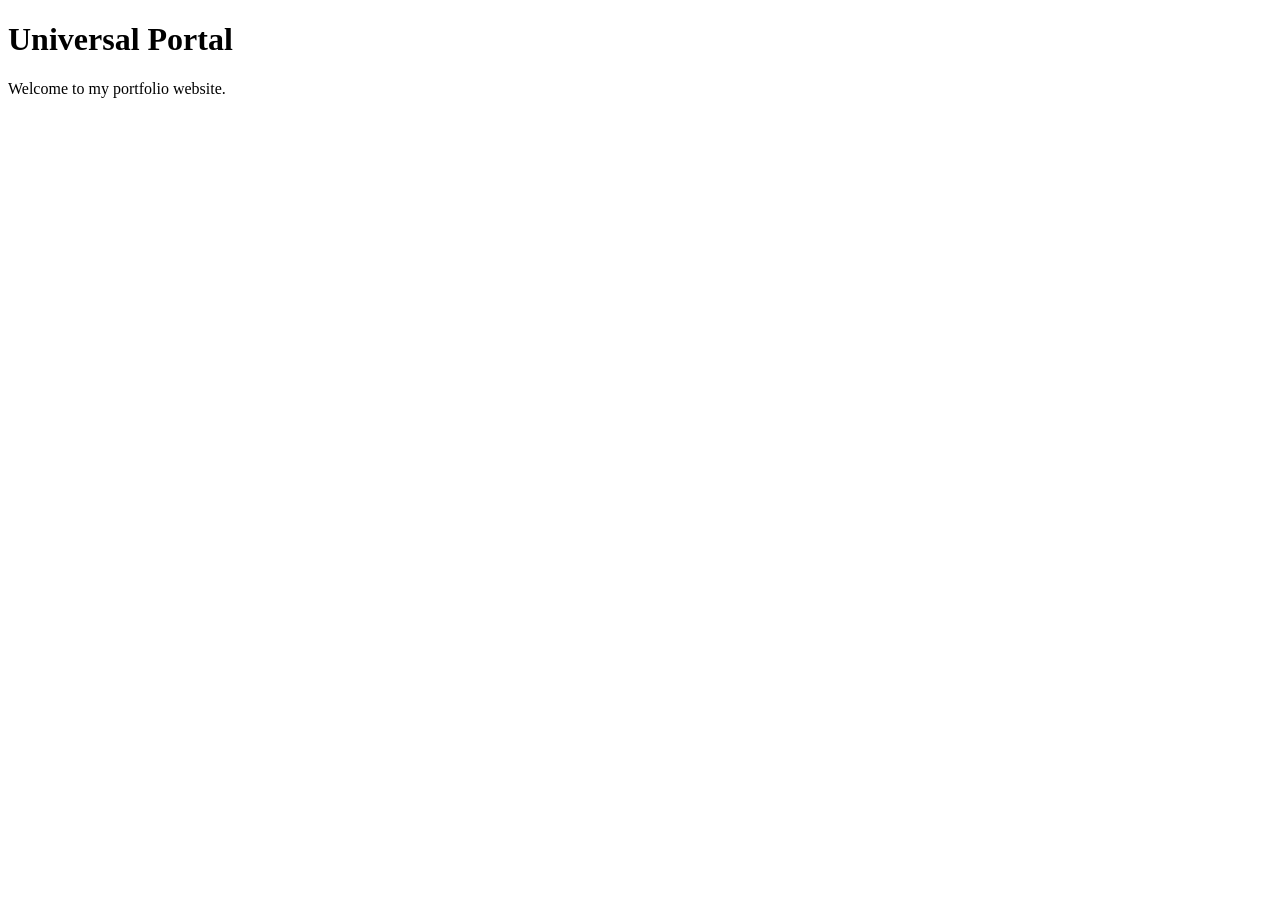
==== index.html @ 074a21c7 "Create index.html" ====
<!DOCTYPE html>
<html lang="en">
<head>
    <meta charset="UTF-8">
    <meta name="viewport" content="width=device-width, initial-scale=1.0">
    <title>Universal Portal</title>
    <link rel="stylesheet" href="style.css">
</head>
<body>

    <header>
        <h1>Universal Portal</h1>
    </header>

    <main>
        <p>Welcome to my portfolio website.</p>
    </main>

    <script src="script.js"></script>
</body>
</html>
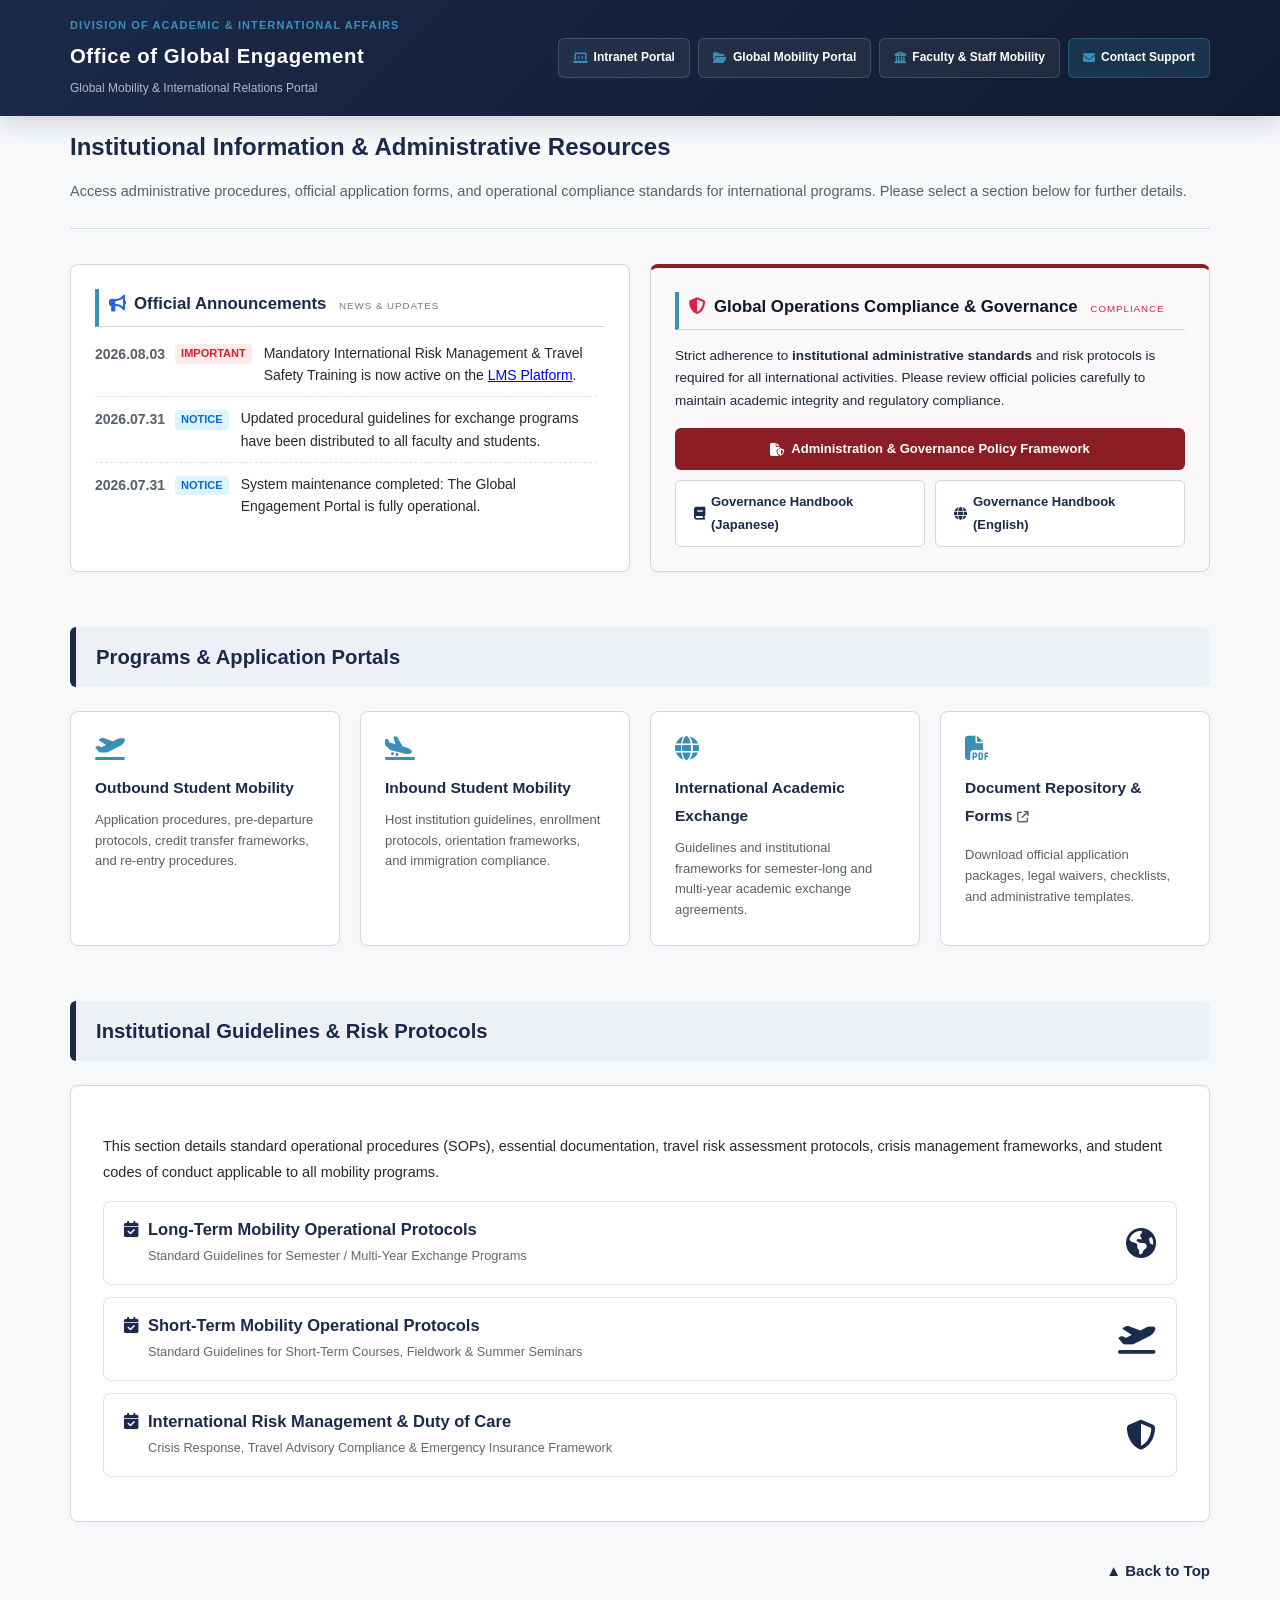
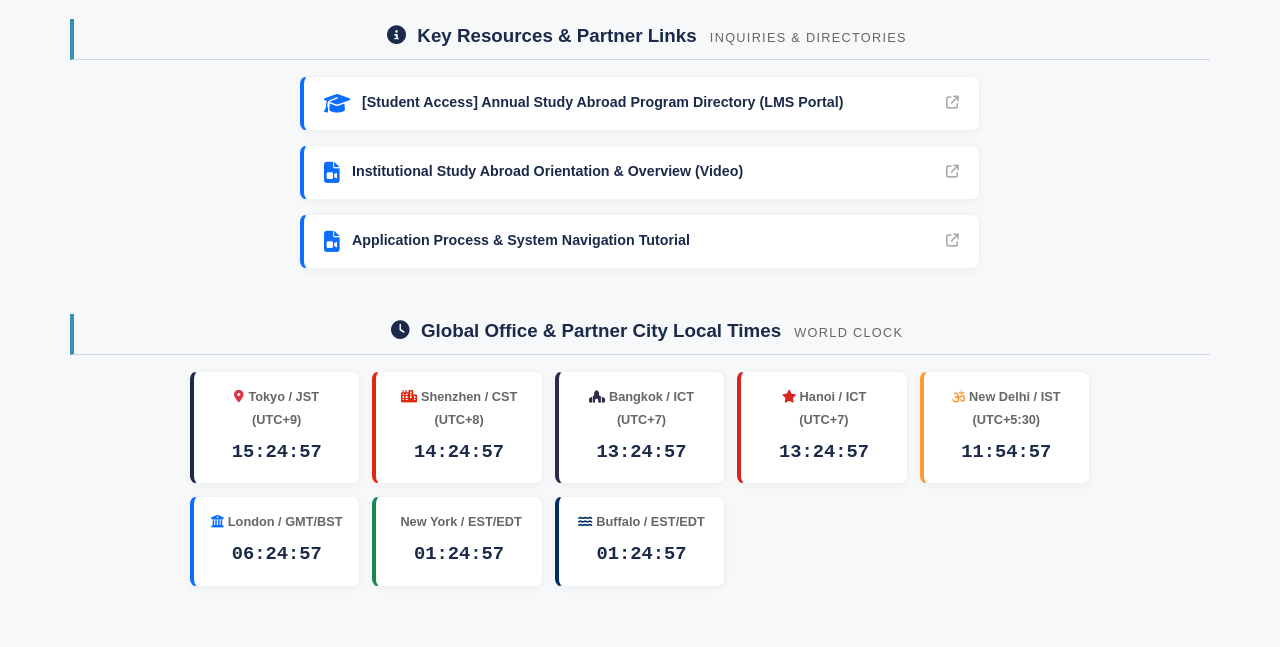
==== commit 818d5d4c: "Add files via upload" ====
--- a/index.html
+++ b/index.html
@@ -1,21 +1,623 @@
-<!DOCTYPE html>
-<html lang="en">
-<head>
-    <meta charset="UTF-8">
-    <meta name="viewport" content="width=device-width, initial-scale=1.0">
-    <title>Universal Portal</title>
-    <link rel="stylesheet" href="style.css">
-</head>
-<body>
-
-    <header>
-        <h1>Universal Portal</h1>
-    </header>
-
-    <main>
-        <p>Welcome to my portfolio website.</p>
-    </main>
-
-    <script src="script.js"></script>
-</body>
-</html>
+<!DOCTYPE html>
+<html lang="en">
+<head>
+    <meta charset="UTF-8">
+    <meta name="viewport" content="width=device-width, initial-scale=1.0">
+    <title>Global Mobility & Study Abroad Portal | [University Name]</title>
+    <link rel="stylesheet" href="https://cdnjs.cloudflare.com/ajax/libs/font-awesome/6.5.1/css/all.min.css">
+    <style>
+        /* Base Styles (15px scale) */
+        html, body {
+            margin: 0; padding: 0; background-color: #f6f8fa;
+            font-family: -apple-system, BlinkMacSystemFont, "Segoe UI", Roboto, "Helvetica Neue", Arial, sans-serif;
+            line-height: 1.8; 
+            color: #24292f;
+            font-size: 15px;
+            scroll-behavior: smooth;
+        }
+
+        /* Header Styling */
+        .v2-premium-header {
+            position: fixed;
+            top: 0; left: 0; right: 0; z-index: 1000;
+            background: linear-gradient(135deg, #1b2a4a 0%, #111b30 100%);
+            color: #ffffff; 
+            padding: 16px 40px; 
+            box-shadow: 0 4px 25px rgba(17, 27, 48, 0.2);
+            transition: transform 0.4s cubic-bezier(0.16, 1, 0.3, 1), box-shadow 0.4s ease;
+            transform: translateY(0);
+        }
+
+        .v2-premium-header.hide {
+            transform: translateY(-100%);
+            box-shadow: none;
+        }
+
+        .header-container { 
+            max-width: 1140px; 
+            margin: 0 auto; 
+            display: flex; 
+            justify-content: space-between; 
+            align-items: center; 
+            gap: 20px;
+        }
+        
+        .header-left { flex: 1; }
+        .header-left h1 { font-size: 1.35rem; color: #ffffff; margin: 0; font-weight: 700; letter-spacing: 0.03em; }
+        .header-left p { margin: 4px 0 0 0; font-size: 12px; color: #afb8c5; font-weight: 500; }
+        
+        .header-right { display: flex; align-items: center; }
+        .header-btn-grid { display: flex; flex-direction: row; gap: 8px; align-items: center; }
+
+        /* Navigation Buttons */
+        .v2-sys-btn {
+            display: inline-flex; align-items: center; gap: 6px;
+            padding: 8px 14px; font-size: 12px; font-weight: 600;
+            background: rgba(255, 255, 255, 0.06);
+            color: #ffffff !important; text-decoration: none;
+            border-radius: 6px; border: 1px solid rgba(255, 255, 255, 0.15);
+            box-sizing: border-box;
+            white-space: nowrap;
+            transition: all 0.2s ease;
+        }
+        .v2-sys-btn:hover { 
+            background: rgba(255, 255, 255, 0.15);
+            border-color: #3a8fb7;
+            transform: translateY(-1px);
+        }
+
+        .v2-sys-btn.mail-btn { background: rgba(58, 143, 183, 0.2); border-color: rgba(58, 143, 183, 0.4); }
+        .v2-sys-btn.mail-btn:hover { background: rgba(58, 143, 183, 0.35); border-color: #3a8fb7; }
+
+        /* Main Content Container */
+        .main-wrapper { 
+            max-width: 1140px; 
+            margin: 125px auto 60px auto; 
+            padding: 0 20px; 
+        }
+
+        /* Headings */
+        h2 { 
+            font-size: 1.35rem; color: #1b2a4a; background-color: #edf1f6; padding: 12px 20px; 
+            border-radius: 6px; margin-top: 55px; margin-bottom: 24px; font-weight: 700; 
+            border-left: 6px solid #1b2a4a;
+            scroll-margin-top: 100px;
+        }
+        
+        h3 { 
+            font-size: 1.12rem; color: #1b2a4a; margin-top: 35px; margin-bottom: 16px; font-weight: 700; 
+            border-left: 4px solid #3a8fb7; padding-left: 10px;
+            border-bottom: 1px solid #d0d7de; padding-bottom: 6px; 
+        }
+        h3 small { font-size: 0.65rem; color: #6e7781; font-weight: 500; letter-spacing: 0.1em; margin-left: 8px; text-transform: uppercase; }
+        
+        /* Two-Column Flex Layout */
+        .top-info-flex {
+            display: flex;
+            gap: 20px;
+            margin-bottom: 35px;
+        }
+        .info-panel {
+            flex: 1;
+            background: #ffffff;
+            border: 1px solid #d0d7de;
+            border-radius: 8px;
+            padding: 24px;
+            box-shadow: 0 3px 10px rgba(0,0,0,0.02);
+        }
+        .info-panel h3 {
+            margin-top: 0;
+            margin-bottom: 15px;
+        }
+
+        /* Announcements List Box */
+        .news-list-container {
+            max-height: 180px;       
+            overflow-y: auto;        
+            padding-right: 8px;      
+        }
+
+        .news-list {
+            list-style: none;
+            padding: 0;
+            margin: 0;
+        }
+        .news-list li {
+            border-bottom: 1px dashed #e1e4e8;
+            padding-bottom: 10px;
+            margin-bottom: 10px;
+            font-size: 14px;
+            display: flex;
+            align-items: flex-start;
+        }
+        .news-list li:last-child {
+            border-bottom: none;
+            padding-bottom: 0;
+            margin-bottom: 0;
+        }
+        
+        .news-meta {
+            display: flex;
+            align-items: center;
+            flex-shrink: 0;
+            margin-right: 12px;
+        }
+        
+        .news-date {
+            font-weight: 600;
+            color: #57606a;
+            margin-right: 10px;
+        }
+        
+        /* News Badges */
+        .news-badge {
+            display: inline-block;
+            padding: 2px 6px;
+            font-size: 11px;
+            font-weight: 700;
+            border-radius: 4px;
+            line-height: 1.4;
+        }
+        .news-badge.important {
+            background: #ffebe9;
+            color: #cf222e;
+        }
+        .news-badge.info {
+            background: #ddf4ff;
+            color: #0969da;
+        }
+
+        .news-content {
+            flex-grow: 1;
+            line-height: 1.6;
+        }
+
+        /* Compliance & Warning Panel */
+        .warning-panel {
+            border-top: 4px solid #8b1e25; 
+            background: #faf8f8;
+        }
+        .warning-btn-group {
+            display: flex;
+            flex-direction: column;
+            gap: 10px;
+            margin-top: 15px;
+        }
+        .warning-btn-row {
+            display: flex;
+            gap: 10px;
+        }
+        
+        /* Container Boxes */
+        .fund-box { 
+            background: #ffffff; border: 1px solid #d0d7de; padding: 32px; margin-bottom: 35px; 
+            border-radius: 8px; box-shadow: 0 3px 12px rgba(0,0,0,0.02); 
+        }
+
+        /* Grid Layout */
+        .menu-grid {
+            display: grid;
+            grid-template-columns: repeat(auto-fill, minmax(240px, 1fr));
+            gap: 20px;
+            margin-top: 20px;
+        }
+        .menu-card {
+            background: #ffffff;
+            border: 1px solid #d0d7de;
+            border-radius: 8px;
+            padding: 24px;
+            text-decoration: none;
+            color: #24292f;
+            box-shadow: 0 3px 10px rgba(0,0,0,0.02);
+            transition: all 0.25s ease;
+            display: flex;
+            flex-direction: column; 
+        }
+        .menu-card i {
+            font-size: 24px;         
+            color: #3a8fb7;
+            margin-bottom: 14px;     
+            display: inline-block;
+        }
+        .menu-card h4 {
+            margin: 0 0 8px 0;
+            font-size: 15.5px;
+            color: #1b2a4a;
+            font-weight: 700;
+        }
+        .menu-card p {
+            margin: 0;
+            font-size: 13px;
+            color: #57606a;
+            line-height: 1.6;
+        }
+        .menu-card:hover {
+            border-color: #1b2a4a;
+            transform: translateY(-3px);
+            box-shadow: 0 8px 20px rgba(27, 42, 74, 0.08);
+        }
+
+        /* Action Buttons */
+        .link-btn { 
+            display: inline-flex; align-items: center; gap: 6px; background: #1b2a4a; 
+            color: #fff !important; text-decoration: none; padding: 9px 18px; border-radius: 6px; 
+            font-size: 13px; font-weight: 600;
+            transition: all 0.2s; 
+            justify-content: center;
+            box-sizing: border-box;
+        }
+        .link-btn:hover { background: #2b3e6b; transform: translateY(-1px); }
+        .link-btn-danger { background: #8b1e25; }
+        .link-btn-danger:hover { background: #6b151a; }
+        .link-btn-muted-outline { background: #ffffff; color: #1b2a4a !important; border: 1px solid #d0d7de; }
+        .link-btn-muted-outline:hover { background: #f6f8fa; border-color: #c0c7ce; transform: translateY(-1px); }
+
+        ul { padding-left: 20px; font-size: 14.5px; color: #24292f; }
+        li { margin-bottom: 8px; }
+
+        /* Responsive Design */
+        @media screen and (max-width: 1024px) {
+            html, body { font-size: 14.5px; }
+            .v2-premium-header { padding: 16px 20px; position: relative; } 
+            .header-container { flex-direction: column; align-items: flex-start; gap: 16px; }
+            .header-left h1 { font-size: 1.25rem; }
+            .header-left p { font-size: 11px; }
+            .header-right { width: 100%; }
+            .header-btn-grid { width: 100%; display: grid; grid-template-columns: repeat(2, 1fr); gap: 8px; } 
+            .v2-sys-btn { padding: 10px 12px; font-size: 11px; justify-content: center; text-align: center; white-space: normal; }
+            .v2-sys-btn span { display: inline-block; margin-top: 0; }
+            .v2-sys-btn.mail-btn { grid-column: span 2; } 
+            
+            .main-wrapper { margin-top: 25px; padding: 0 16px; } 
+            .top-info-flex { flex-direction: column; gap: 15px; }
+            .warning-btn-row { flex-direction: column; gap: 10px; } 
+            .menu-grid { grid-template-columns: 1fr; gap: 12px; }
+            .news-list li { flex-direction: column; align-items: flex-start; gap: 4px; }
+            .news-meta { margin-right: 0; }
+        }
+
+        /* Print Styles */
+        @media print {
+            .v2-premium-header {
+                position: relative !important;
+                background: #ffffff !important;
+                color: #000000 !important;
+                box-shadow: none !important;
+                padding: 0 0 15px 0 !important;
+                border-bottom: 2px solid #1b2a4a !important;
+                transform: none !important;
+            }
+            .header-container { display: block !important; }
+            .header-left p, .header-right { display: none !important; }
+            .header-left h1 { color: #1b2a4a !important; font-size: 1.6rem !important; }
+            .main-wrapper { margin-top: 20px !important; padding: 0 !important; }
+            h2 { background: #f0f0f0 !important; border-left: 6px solid #1b2a4a !important; page-break-after: avoid; }
+            .news-list-container { max-height: 180px !important; overflow: hidden !important; }
+            .top-info-flex { display: block !important; }
+            .info-panel { margin-bottom: 20px !important; page-break-inside: avoid; background: #ffffff !important; box-shadow: none !important; }
+            .menu-grid { display: block !important; }
+            .menu-card { margin-bottom: 15px !important; page-break-inside: avoid; box-shadow: none !important; border: 1px solid #cccccc !important; }
+            .menu-card i { display: none !important; }
+            .fund-box { page-break-inside: avoid; box-shadow: none !important; border: 1px solid #cccccc !important; }
+            .link-btn { display: none !important; }
+        }
+    </style>
+</head>
+<body>
+
+    <header class="v2-premium-header" id="mainHeader">
+        <div class="header-container">
+            <div class="header-left">
+                <div style="font-size: 11px; color: #3a8fb7; font-weight: 700; text-transform: uppercase; letter-spacing: 0.1em; margin-bottom: 2px;">Division of Academic & International Affairs</div>
+                <h1>Office of Global Engagement</h1>
+                <p>Global Mobility & International Relations Portal</p>
+            </div>
+            
+            <div class="header-right">
+                <div class="header-btn-grid">
+                    <a href="#" target="_blank" class="v2-sys-btn">
+                        <i class="fa-solid fa-laptop-code" style="color: #3a8fb7;"></i> <span>Intranet Portal</span>
+                    </a>
+                    <a href="#" target="_blank" class="v2-sys-btn">
+                        <i class="fa-solid fa-folder-open" style="color: #3a8fb7;"></i> <span>Global Mobility Portal</span>
+                    </a>
+                    <a href="#" target="_blank" class="v2-sys-btn">
+                        <i class="fa-solid fa-building-columns" style="color: #3a8fb7;"></i> <span>Faculty & Staff Mobility</span>
+                    </a>
+                    <a href="mailto:sample-contact@example.com" class="v2-sys-btn mail-btn" title="Contact Support">
+                        <i class="fa-solid fa-envelope" style="color: #3a8fb7;"></i> <span>Contact Support</span>
+                    </a>
+                </div>
+            </div>
+        </div>
+    </header>
+    
+    <div class="main-wrapper">
+
+        <div style="margin-bottom: 35px; border-bottom: 1px solid #d0d7de; padding-bottom: 24px;">
+            <h2 style="background: none; border: none; padding: 0; margin: 0 0 10px 0; font-size: 1.6rem; color: #1b2a4a;">Institutional Information & Administrative Resources</h2>
+            <p style="margin: 0; font-size: 14.5px; color: #57606a;">Access administrative procedures, official application forms, and operational compliance standards for international programs. Please select a section below for further details.</p>
+        </div>
+
+        <!-- Top Information Flex Section -->
+        <div class="top-info-flex">
+            <!-- News Panel -->
+            <div class="info-panel">
+                <div class="panel-head">
+                    <h3>
+                        <span><i class="fa-solid fa-bullhorn" style="color: #2563eb; margin-right: 8px;"></i>Official Announcements</span>
+                        <small>News & Updates</small>
+                    </h3>
+                </div>
+                
+                <div class="news-list-container">
+                    <ul class="news-list">
+                         <li>
+                            <div class="news-meta">
+                                <span class="news-date">2026.08.03</span>
+                                <span class="news-badge important">IMPORTANT</span>
+                            </div>
+                            <span class="news-content">Mandatory International Risk Management & Travel Safety Training is now active on the <a href="#" target="_blank">LMS Platform</a>.</span>
+                        </li>
+                        <li>
+                            <div class="news-meta">
+                                <span class="news-date">2026.07.31</span>
+                                <span class="news-badge info">NOTICE</span>
+                            </div>
+                            <span class="news-content">Updated procedural guidelines for exchange programs have been distributed to all faculty and students.</span>
+                        </li>
+                        <li>
+                            <div class="news-meta">
+                                <span class="news-date">2026.07.31</span>
+                                <span class="news-badge info">NOTICE</span>
+                            </div>
+                            <span class="news-content">System maintenance completed: The Global Engagement Portal is fully operational.</span>
+                        </li>
+                    </ul>
+                </div>
+            </div>
+
+            <!-- Compliance Panel -->
+            <div class="info-panel warning-panel">
+                <div class="panel-head">
+                    <h3>
+                        <span style="color: #0f172a;"><i class="fa-solid fa-shield-halved" style="color: #e11d48; margin-right: 8px;"></i>Global Operations Compliance & Governance</span>
+                        <small style="color: #e11d48;">Compliance</small>
+                    </h3>
+                </div>
+                
+                <div class="warning-body">
+                    <p style="font-size: 13.5px; margin: 0; color: #1e293b; line-height: 1.7;">
+                        Strict adherence to <strong>institutional administrative standards</strong> and risk protocols is required for all international activities. Please review official policies carefully to maintain academic integrity and regulatory compliance.
+                    </p>
+                    
+                    <div class="warning-btn-group">
+                        <a href="#" class="link-btn link-btn-danger" target="_blank">
+                            <i class="fa-solid fa-file-shield"></i> Administration & Governance Policy Framework
+                        </a>
+                        
+                        <div class="warning-btn-row">
+                            <a href="#" class="link-btn link-btn-muted-outline" target="_blank" style="flex: 1;">
+                                <i class="fa-solid fa-book"></i> Governance Handbook (Japanese)
+                            </a>
+                            <a href="#" class="link-btn link-btn-muted-outline" target="_blank" style="flex: 1;">
+                                <i class="fa-solid fa-globe"></i> Governance Handbook (English)
+                            </a>
+                        </div>
+                    </div>
+                </div>
+            </div>
+        </div>
+
+        <h2>Programs & Application Portals</h2>
+        <div class="menu-grid">
+            <a href="#" target="_blank" class="menu-card">
+                <i class="fa-solid fa-plane-departure"></i>
+                <h4>Outbound Student Mobility</h4>
+                <p>Application procedures, pre-departure protocols, credit transfer frameworks, and re-entry procedures.</p>
+            </a>
+            
+            <a href="#" target="_blank" class="menu-card">
+                <i class="fa-solid fa-plane-arrival"></i>
+                <h4>Inbound Student Mobility</h4>
+                <p>Host institution guidelines, enrollment protocols, orientation frameworks, and immigration compliance.</p>
+            </a>
+            
+            <a href="#" target="_blank" class="menu-card">
+                <i class="fa-solid fa-globe"></i>
+                <h4>International Academic Exchange</h4>
+                <p>Guidelines and institutional frameworks for semester-long and multi-year academic exchange agreements.</p>
+            </a>
+            
+            <a href="#" target="_blank" class="menu-card">
+                <i class="fa-solid fa-file-pdf" style="color: #3a8fb7;"></i>
+                <h4>Document Repository & Forms <i class="fa-solid fa-arrow-up-right-from-square" style="font-size: 0.75em; color: #57606a;"></i></h4>
+                <p>Download official application packages, legal waivers, checklists, and administrative templates.</p>
+            </a>
+        </div>
+
+        <h2>Institutional Guidelines & Risk Protocols</h2>
+        <div class="fund-box">
+            <p style="margin-bottom: 16px; font-size: 14.5px;">
+                This section details standard operational procedures (SOPs), essential documentation, travel risk assessment protocols, crisis management frameworks, and student codes of conduct applicable to all mobility programs.
+            </p>
+
+            <!-- 1. Long-term -->
+            <a href="#" target="_blank" style="text-decoration: none; color: inherit; display: flex; justify-content: space-between; align-items: center; padding: 16px 20px; border-radius: 8px; border: 1px solid #e0e0e0; background-color: #ffffff; margin-bottom: 12px; transition: background-color 0.2s;" onmouseover="this.style.backgroundColor='#f5f9fc';" onmouseout="this.style.backgroundColor='#ffffff';">
+                <div style="display: flex; align-items: flex-start;">
+                    <i class="fa-solid fa-calendar-check" style="color: #1b2a4a; margin-right: 10px; margin-top: 3px; font-size: 1.1rem;"></i>
+                    <div>
+                        <div style="font-weight: bold; font-size: 1.1rem; color: #1b2a4a; line-height: 1.4;">Long-Term Mobility Operational Protocols</div>
+                        <div style="font-size: 0.85rem; color: #666666; margin-top: 4px;">Standard Guidelines for Semester / Multi-Year Exchange Programs</div>
+                    </div>
+                </div>
+                <i class="fa-solid fa-earth-americas" style="font-size: 2rem; color: #1b2a4a; margin-left: 20px; flex-shrink: 0;"></i>
+            </a>
+
+            <!-- 2. Short-term -->
+            <a href="#" target="_blank" style="text-decoration: none; color: inherit; display: flex; justify-content: space-between; align-items: center; padding: 16px 20px; border-radius: 8px; border: 1px solid #e0e0e0; background-color: #ffffff; margin-bottom: 12px; transition: background-color 0.2s;" onmouseover="this.style.backgroundColor='#f5f9fc';" onmouseout="this.style.backgroundColor='#ffffff';">
+                <div style="display: flex; align-items: flex-start;">
+                    <i class="fa-solid fa-calendar-check" style="color: #1b2a4a; margin-right: 10px; margin-top: 3px; font-size: 1.1rem;"></i>
+                    <div>
+                        <div style="font-weight: bold; font-size: 1.1rem; color: #1b2a4a; line-height: 1.4;">Short-Term Mobility Operational Protocols</div>
+                        <div style="font-size: 0.85rem; color: #666666; margin-top: 4px;">Standard Guidelines for Short-Term Courses, Fieldwork & Summer Seminars</div>
+                    </div>
+                </div>
+                <i class="fa-solid fa-plane-departure" style="font-size: 2rem; color: #1b2a4a; margin-left: 20px; flex-shrink: 0;"></i>
+            </a>
+
+            <!-- 3. Risk Management -->
+            <a href="#" target="_blank" style="text-decoration: none; color: inherit; display: flex; justify-content: space-between; align-items: center; padding: 16px 20px; border-radius: 8px; border: 1px solid #e0e0e0; background-color: #ffffff; margin-bottom: 12px; transition: background-color 0.2s;" onmouseover="this.style.backgroundColor='#f5f9fc';" onmouseout="this.style.backgroundColor='#ffffff';">
+                <div style="display: flex; align-items: flex-start;">
+                    <i class="fa-solid fa-calendar-check" style="color: #1b2a4a; margin-right: 10px; margin-top: 3px; font-size: 1.1rem;"></i>
+                    <div>
+                        <div style="font-weight: bold; font-size: 1.1rem; color: #1b2a4a; line-height: 1.4;">International Risk Management & Duty of Care</div>
+                        <div style="font-size: 0.85rem; color: #666666; margin-top: 4px;">Crisis Response, Travel Advisory Compliance & Emergency Insurance Framework</div>
+                    </div>
+                </div>
+                <i class="fa-solid fa-shield-halved" style="font-size: 2rem; color: #1b2a4a; margin-left: 20px; flex-shrink: 0;"></i>
+            </a>
+        </div>
+
+        <p style="text-align: right;"><a href="#mainHeader" style="color: #1b2a4a; font-weight: 600; text-decoration: none;">▲ Back to Top</a></p>
+
+        <!-- === Related Links === -->
+        <h3 style="margin-top: 35px; color: #1b2a4a; font-size: 1.25rem; text-align: center;">
+            <i class="fa-solid fa-circle-info" style="color: #1b2a4a; margin-right: 6px;"></i>
+            Key Resources & Partner Links
+            <small style="color: #666666; font-size: 0.85rem; margin-left: 8px; font-weight: normal;">INQUIRIES & DIRECTORIES</small>
+        </h3>
+
+        <div style="display: flex; flex-direction: column; gap: 14px; margin: 16px auto 0; max-width: 680px;">
+            <a href="#" target="_blank" style="text-decoration: none; color: #1b2a4a; display: flex; align-items: center; justify-content: space-between; padding: 16px 20px; border-radius: 8px; background-color: #ffffff; border: 1px solid #eef2f5; border-left: 4px solid #0d6efd; box-shadow: 0 2px 8px rgba(0,0,0,0.04); transition: all 0.25s ease;" onmouseover="this.style.transform='translateY(-2px)'; this.style.boxShadow='0 4px 12px rgba(0,0,0,0.08)';" onmouseout="this.style.transform='translateY(0)'; this.style.boxShadow='0 2px 8px rgba(0,0,0,0.04)';">
+                <div style="display: flex; align-items: center; gap: 12px;">
+                    <i class="fa-solid fa-graduation-cap" style="color: #0d6efd; font-size: 1.4rem;"></i>
+                    <span style="font-size: 0.95rem; font-weight: 600; line-height: 1.4;">[Student Access] Annual Study Abroad Program Directory (LMS Portal)</span>
+                </div>
+                <i class="fa-solid fa-arrow-up-right-from-square" style="font-size: 0.85rem; color: #aaaaaa; margin-left: 12px; flex-shrink: 0;"></i>
+            </a>
+
+            <a href="#" target="_blank" style="text-decoration: none; color: #1b2a4a; display: flex; align-items: center; justify-content: space-between; padding: 16px 20px; border-radius: 8px; background-color: #ffffff; border: 1px solid #eef2f5; border-left: 4px solid #0d6efd; box-shadow: 0 2px 8px rgba(0,0,0,0.04); transition: all 0.25s ease;" onmouseover="this.style.transform='translateY(-2px)'; this.style.boxShadow='0 4px 12px rgba(0,0,0,0.08)';" onmouseout="this.style.transform='translateY(0)'; this.style.boxShadow='0 2px 8px rgba(0,0,0,0.04)';">
+                <div style="display: flex; align-items: center; gap: 12px;">
+                    <i class="fa-solid fa-file-video" style="color: #0d6efd; font-size: 1.4rem;"></i>
+                    <span style="font-size: 0.95rem; font-weight: 600; line-height: 1.4;">Institutional Study Abroad Orientation & Overview (Video)</span>
+                </div>
+                <i class="fa-solid fa-arrow-up-right-from-square" style="font-size: 0.85rem; color: #aaaaaa; margin-left: 12px; flex-shrink: 0;"></i>
+            </a>
+
+            <a href="#" target="_blank" style="text-decoration: none; color: #1b2a4a; display: flex; align-items: center; justify-content: space-between; padding: 16px 20px; border-radius: 8px; background-color: #ffffff; border: 1px solid #eef2f5; border-left: 4px solid #0d6efd; box-shadow: 0 2px 8px rgba(0,0,0,0.04); transition: all 0.25s ease;" onmouseover="this.style.transform='translateY(-2px)'; this.style.boxShadow='0 4px 12px rgba(0,0,0,0.08)';" onmouseout="this.style.transform='translateY(0)'; this.style.boxShadow='0 2px 8px rgba(0,0,0,0.04)';">
+                <div style="display: flex; align-items: center; gap: 12px;">
+                    <i class="fa-solid fa-file-video" style="color: #0d6efd; font-size: 1.4rem;"></i>
+                    <span style="font-size: 0.95rem; font-weight: 600; line-height: 1.4;">Application Process & System Navigation Tutorial</span>
+                </div>
+                <i class="fa-solid fa-arrow-up-right-from-square" style="font-size: 0.85rem; color: #aaaaaa; margin-left: 12px; flex-shrink: 0;"></i>
+            </a>
+        </div>
+
+        <!-- === World Clock === -->
+        <h3 style="margin-top: 45px; color: #1b2a4a; font-size: 1.25rem; text-align: center;">
+            <i class="fa-solid fa-clock" style="color: #1b2a4a; margin-right: 6px;"></i>
+            Global Office & Partner City Local Times
+            <small style="color: #666666; font-size: 0.85rem; margin-left: 8px; font-weight: normal;">WORLD CLOCK</small>
+        </h3>
+
+        <div style="display: grid; grid-template-columns: repeat(auto-fit, minmax(160px, 1fr)); gap: 12px; margin: 16px auto 0; max-width: 900px;">
+            <div style="background-color: #ffffff; padding: 14px 16px; border-radius: 8px; border: 1px solid #eef2f5; border-left: 4px solid #1b2a4a; box-shadow: 0 2px 8px rgba(0,0,0,0.04); text-align: center;">
+                <div style="font-size: 0.85rem; font-weight: 600; color: #666666; margin-bottom: 4px;">
+                    <i class="fa-solid fa-location-dot" style="color: #dc3545; margin-right: 4px;"></i>Tokyo / JST (UTC+9)
+                </div>
+                <div id="clock-jst" style="font-size: 1.25rem; font-weight: bold; color: #1b2a4a; font-family: monospace;">--:--:--</div>
+            </div>
+
+            <div style="background-color: #ffffff; padding: 14px 16px; border-radius: 8px; border: 1px solid #eef2f5; border-left: 4px solid #de2910; box-shadow: 0 2px 8px rgba(0,0,0,0.04); text-align: center;">
+                <div style="font-size: 0.85rem; font-weight: 600; color: #666666; margin-bottom: 4px;">
+                    <i class="fa-solid fa-city" style="color: #de2910; margin-right: 4px;"></i>Shenzhen / CST (UTC+8)
+                </div>
+                <div id="clock-shenzhen" style="font-size: 1.25rem; font-weight: bold; color: #1b2a4a; font-family: monospace;">--:--:--</div>
+            </div>
+
+            <div style="background-color: #ffffff; padding: 14px 16px; border-radius: 8px; border: 1px solid #eef2f5; border-left: 4px solid #2d2a4a; box-shadow: 0 2px 8px rgba(0,0,0,0.04); text-align: center;">
+                <div style="font-size: 0.85rem; font-weight: 600; color: #666666; margin-bottom: 4px;">
+                    <i class="fa-solid fa-place-of-worship" style="color: #2d2a4a; margin-right: 4px;"></i>Bangkok / ICT (UTC+7)
+                </div>
+                <div id="clock-thailand" style="font-size: 1.25rem; font-weight: bold; color: #1b2a4a; font-family: monospace;">--:--:--</div>
+            </div>
+
+            <div style="background-color: #ffffff; padding: 14px 16px; border-radius: 8px; border: 1px solid #eef2f5; border-left: 4px solid #da251d; box-shadow: 0 2px 8px rgba(0,0,0,0.04); text-align: center;">
+                <div style="font-size: 0.85rem; font-weight: 600; color: #666666; margin-bottom: 4px;">
+                    <i class="fa-solid fa-star" style="color: #da251d; margin-right: 4px;"></i>Hanoi / ICT (UTC+7)
+                </div>
+                <div id="clock-vietnam" style="font-size: 1.25rem; font-weight: bold; color: #1b2a4a; font-family: monospace;">--:--:--</div>
+            </div>
+
+            <div style="background-color: #ffffff; padding: 14px 16px; border-radius: 8px; border: 1px solid #eef2f5; border-left: 4px solid #ff9933; box-shadow: 0 2px 8px rgba(0,0,0,0.04); text-align: center;">
+                <div style="font-size: 0.85rem; font-weight: 600; color: #666666; margin-bottom: 4px;">
+                    <i class="fa-solid fa-om" style="color: #ff9933; margin-right: 4px;"></i>New Delhi / IST (UTC+5:30)
+                </div>
+                <div id="clock-india" style="font-size: 1.25rem; font-weight: bold; color: #1b2a4a; font-family: monospace;">--:--:--</div>
+            </div>
+
+            <div style="background-color: #ffffff; padding: 14px 16px; border-radius: 8px; border: 1px solid #eef2f5; border-left: 4px solid #0d6efd; box-shadow: 0 2px 8px rgba(0,0,0,0.04); text-align: center;">
+                <div style="font-size: 0.85rem; font-weight: 600; color: #666666; margin-bottom: 4px;">
+                    <i class="fa-solid fa-building-columns" style="color: #0d6efd; margin-right: 4px;"></i>London / GMT/BST
+                </div>
+                <div id="clock-london" style="font-size: 1.25rem; font-weight: bold; color: #1b2a4a; font-family: monospace;">--:--:--</div>
+            </div>
+
+            <div style="background-color: #ffffff; padding: 14px 16px; border-radius: 8px; border: 1px solid #eef2f5; border-left: 4px solid #198754; box-shadow: 0 2px 8px rgba(0,0,0,0.04); text-align: center;">
+                <div style="font-size: 0.85rem; font-weight: 600; color: #666666; margin-bottom: 4px;">
+                    <i class="fa-solid fa-statue-of-liberty" style="color: #198754; margin-right: 4px;"></i>New York / EST/EDT
+                </div>
+                <div id="clock-ny" style="font-size: 1.25rem; font-weight: bold; color: #1b2a4a; font-family: monospace;">--:--:--</div>
+            </div>
+
+            <div style="background-color: #ffffff; padding: 14px 16px; border-radius: 8px; border: 1px solid #eef2f5; border-left: 4px solid #002d62; box-shadow: 0 2px 8px rgba(0,0,0,0.04); text-align: center;">
+                <div style="font-size: 0.85rem; font-weight: 600; color: #666666; margin-bottom: 4px;">
+                    <i class="fa-solid fa-water" style="color: #002d62; margin-right: 4px;"></i>Buffalo / EST/EDT
+                </div>
+                <div id="clock-buffalo" style="font-size: 1.25rem; font-weight: bold; color: #1b2a4a; font-family: monospace;">--:--:--</div>
+            </div>
+        </div>
+
+    </div>
+
+    <!-- Script to handle Live Clocks -->
+    <script>
+        function updateClocks() {
+            const timezones = {
+                'clock-jst': 'Asia/Tokyo',
+                'clock-shenzhen': 'Asia/Shanghai',
+                'clock-thailand': 'Asia/Bangkok',
+                'clock-vietnam': 'Asia/Ho_Chi_Minh',
+                'clock-india': 'Asia/Kolkata',
+                'clock-london': 'Europe/London',
+                'clock-ny': 'America/New_York',
+                'clock-buffalo': 'America/New_York'
+            };
+
+            const options = {
+                hour: '2-digit',
+                minute: '2-digit',
+                second: '2-digit',
+                hour12: false
+            };
+
+            for (const [id, timeZone] of Object.entries(timezones)) {
+                const el = document.getElementById(id);
+                if (el) {
+                    try {
+                        options.timeZone = timeZone;
+                        const formatter = new Intl.DateTimeFormat([], options);
+                        el.textContent = formatter.format(new Date());
+                    } catch (e) {
+                        el.textContent = 'N/A';
+                    }
+                }
+            }
+        }
+
+        setInterval(updateClocks, 1000);
+        updateClocks();
+    </script>
+</body>
+</html>
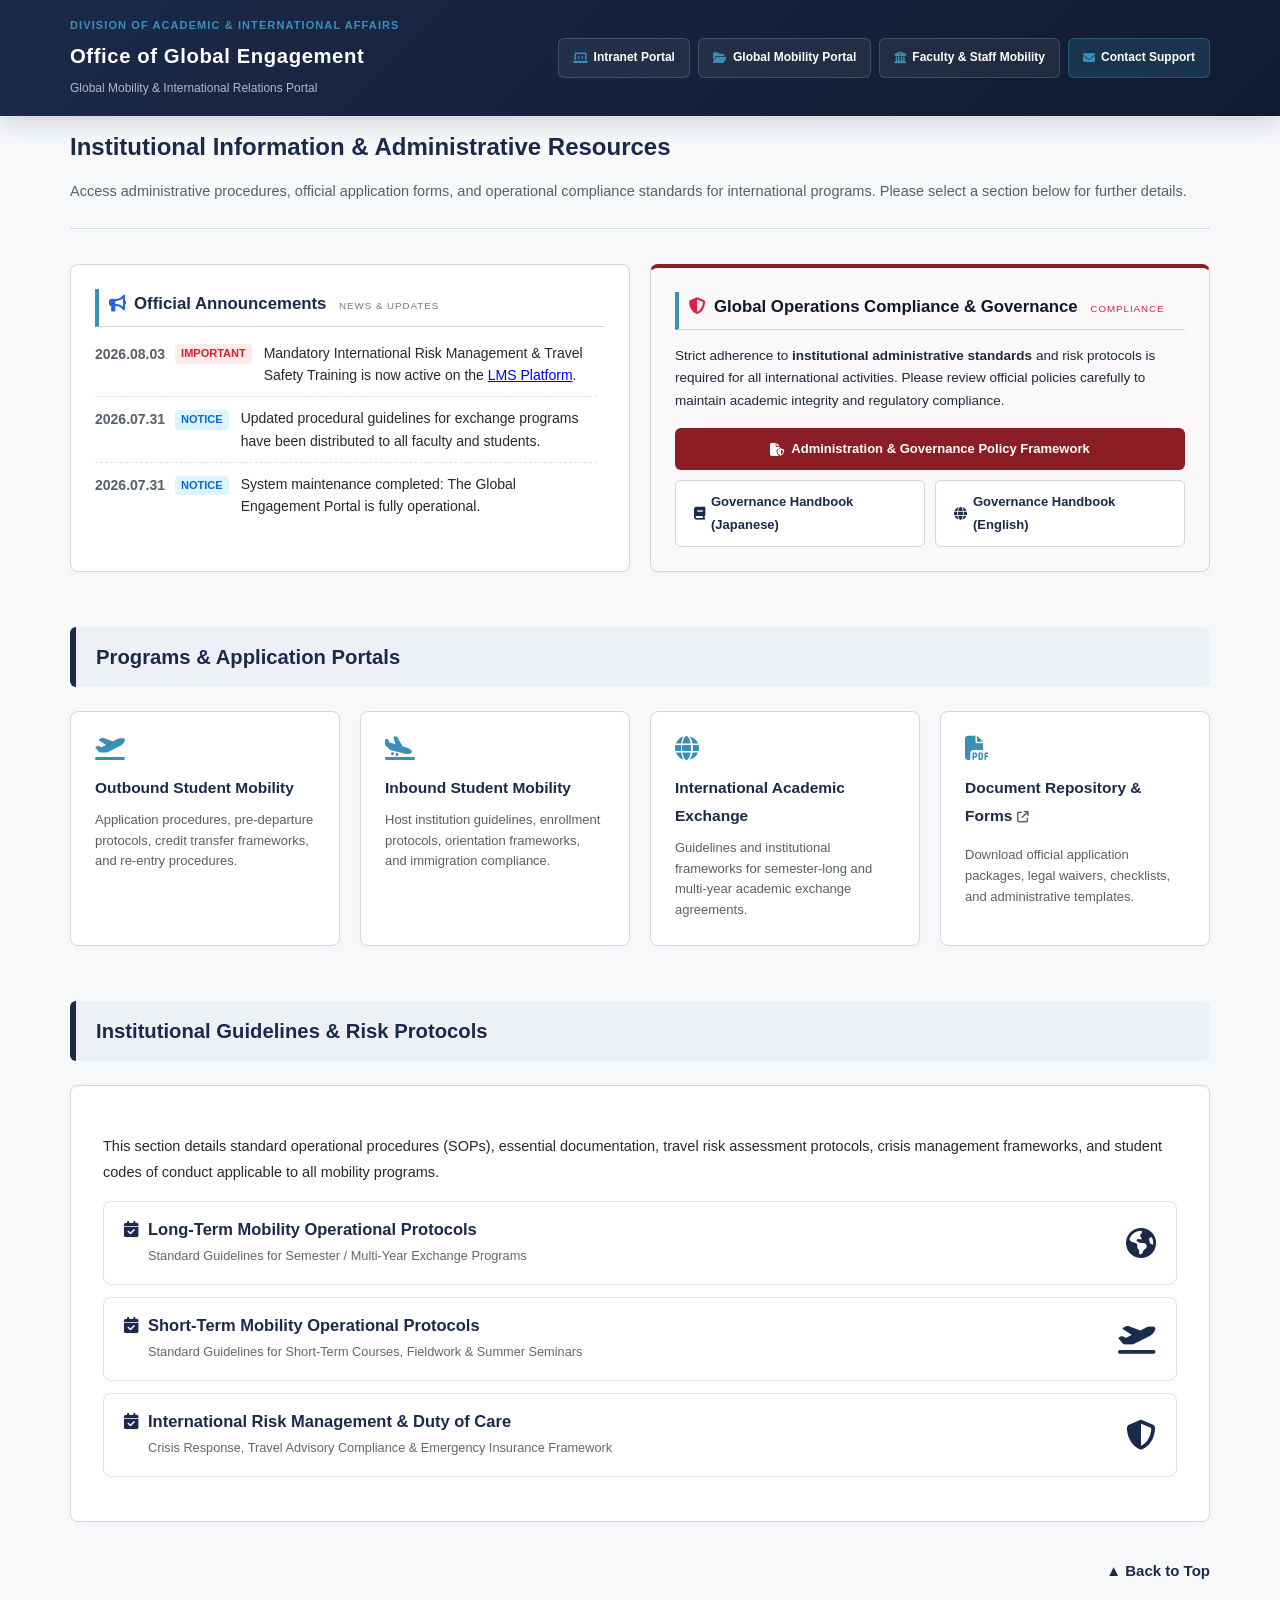
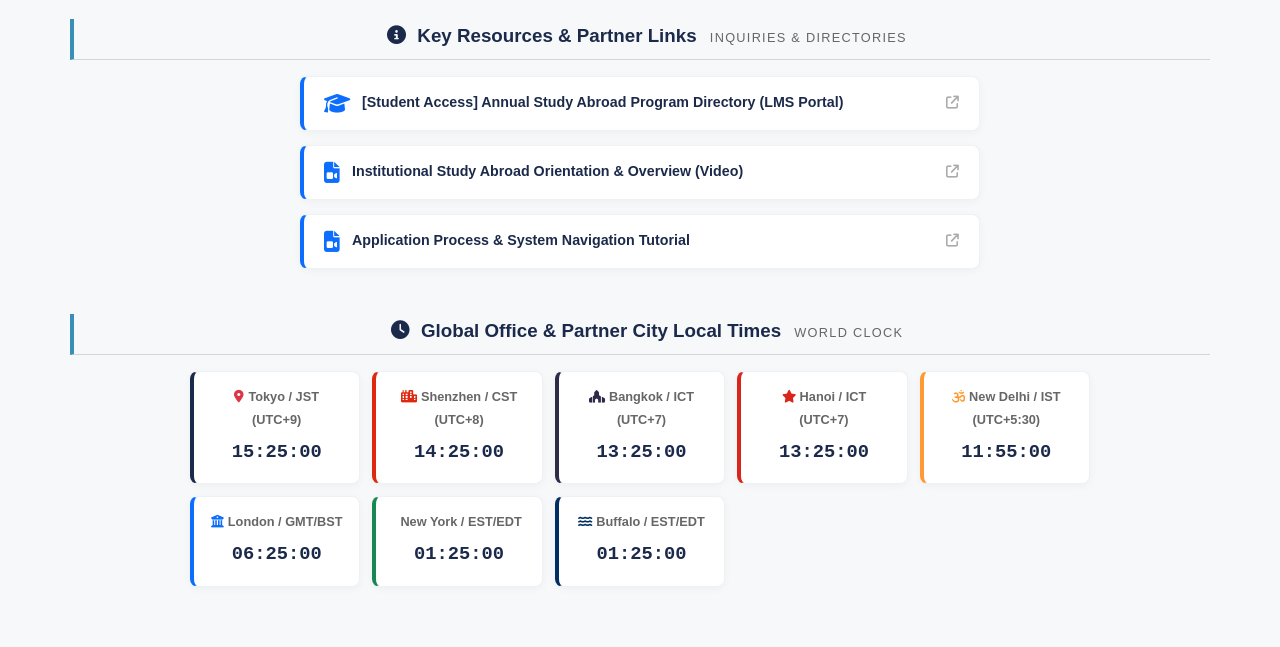
==== commit b413ccea: "Update index.html" ====
--- a/index.html
+++ b/index.html
@@ -4,6 +4,12 @@
     <meta charset="UTF-8">
     <meta name="viewport" content="width=device-width, initial-scale=1.0">
     <title>Global Mobility & Study Abroad Portal | [University Name]</title>
+    <meta property="og:title" content="Global Mobility & Study Abroad Portal" />
+    <meta property="og:description" content="Institutional Information & Administrative Resources for International Programs." />
+    <meta property="og:type" content="website" />
+    <meta property="og:url" content="https://megumisv.github.io/universal-portal/" />
+    <!-- 表示させたい画像（1200x630px推奨）のURLを指定してください -->
+    <meta property="og:image" content="https://megumisv.github.io/universal-portal/ogp-image.png" />
     <link rel="stylesheet" href="https://cdnjs.cloudflare.com/ajax/libs/font-awesome/6.5.1/css/all.min.css">
     <style>
         /* Base Styles (15px scale) */
@@ -620,4 +626,4 @@
         updateClocks();
     </script>
 </body>
-</html>+</html>
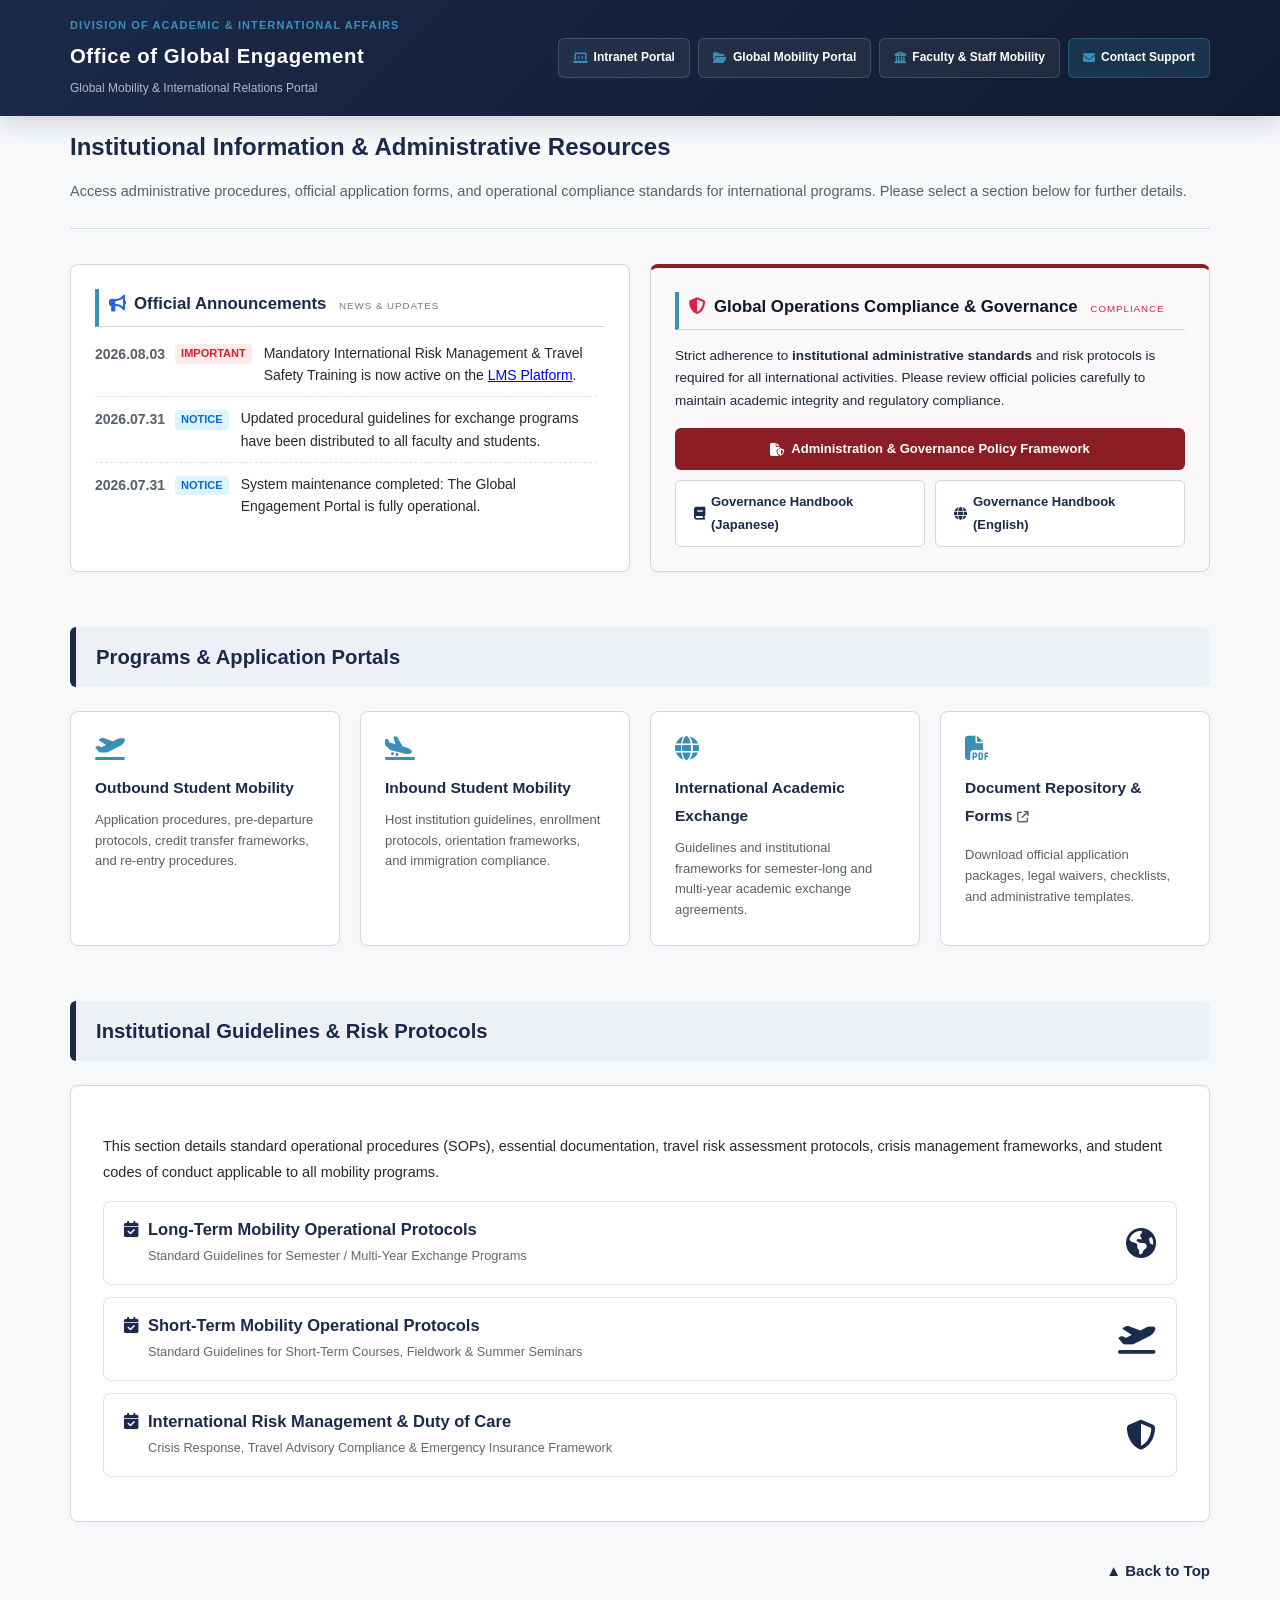
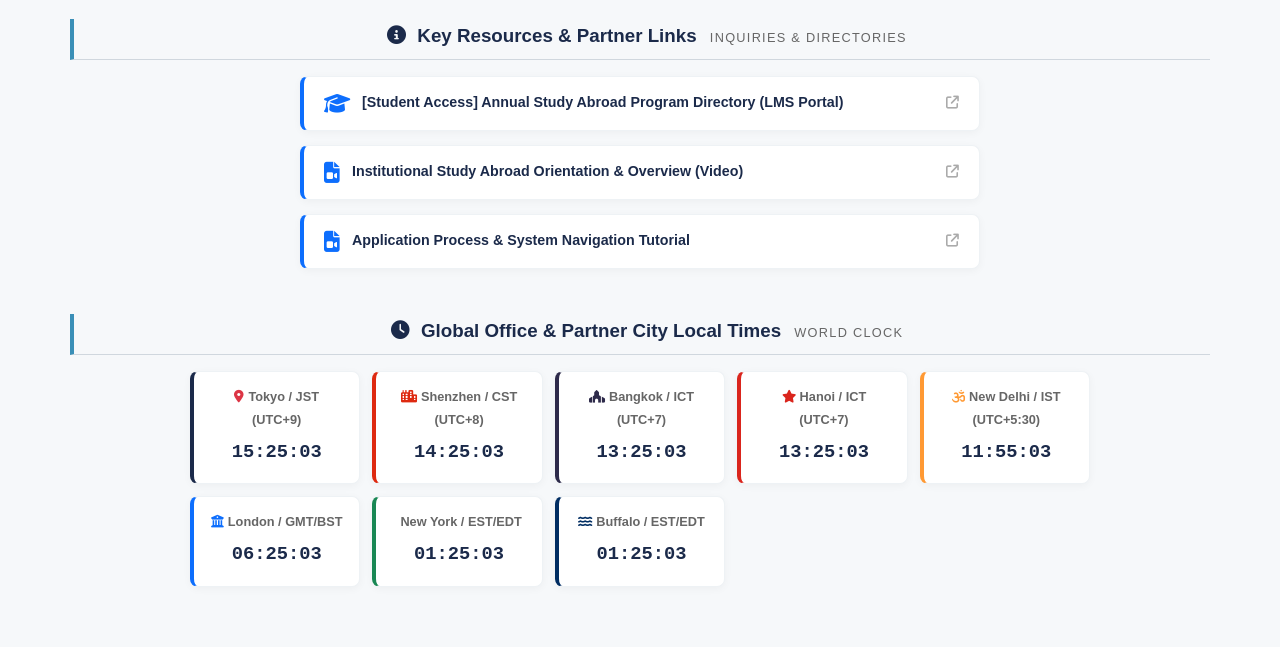
==== commit f3a5df4b: "Update index.html" ====
--- a/index.html
+++ b/index.html
@@ -4,12 +4,10 @@
     <meta charset="UTF-8">
     <meta name="viewport" content="width=device-width, initial-scale=1.0">
     <title>Global Mobility & Study Abroad Portal | [University Name]</title>
-    <meta property="og:title" content="Global Mobility & Study Abroad Portal" />
-    <meta property="og:description" content="Institutional Information & Administrative Resources for International Programs." />
-    <meta property="og:type" content="website" />
-    <meta property="og:url" content="https://megumisv.github.io/universal-portal/" />
-    <!-- 表示させたい画像（1200x630px推奨）のURLを指定してください -->
-    <meta property="og:image" content="https://megumisv.github.io/universal-portal/ogp-image.png" />
+<meta property="og:title" content="Global Mobility & Study Abroad Portal" />
+<meta property="og:description" content="Institutional Information & Administrative Resources for International Programs." />
+<meta property="og:url" content="https://megumisv.github.io/universal-portal/" />
+<meta property="og:image" content="https://megumisv.github.io/universal-portal/ogp.png" />
     <link rel="stylesheet" href="https://cdnjs.cloudflare.com/ajax/libs/font-awesome/6.5.1/css/all.min.css">
     <style>
         /* Base Styles (15px scale) */
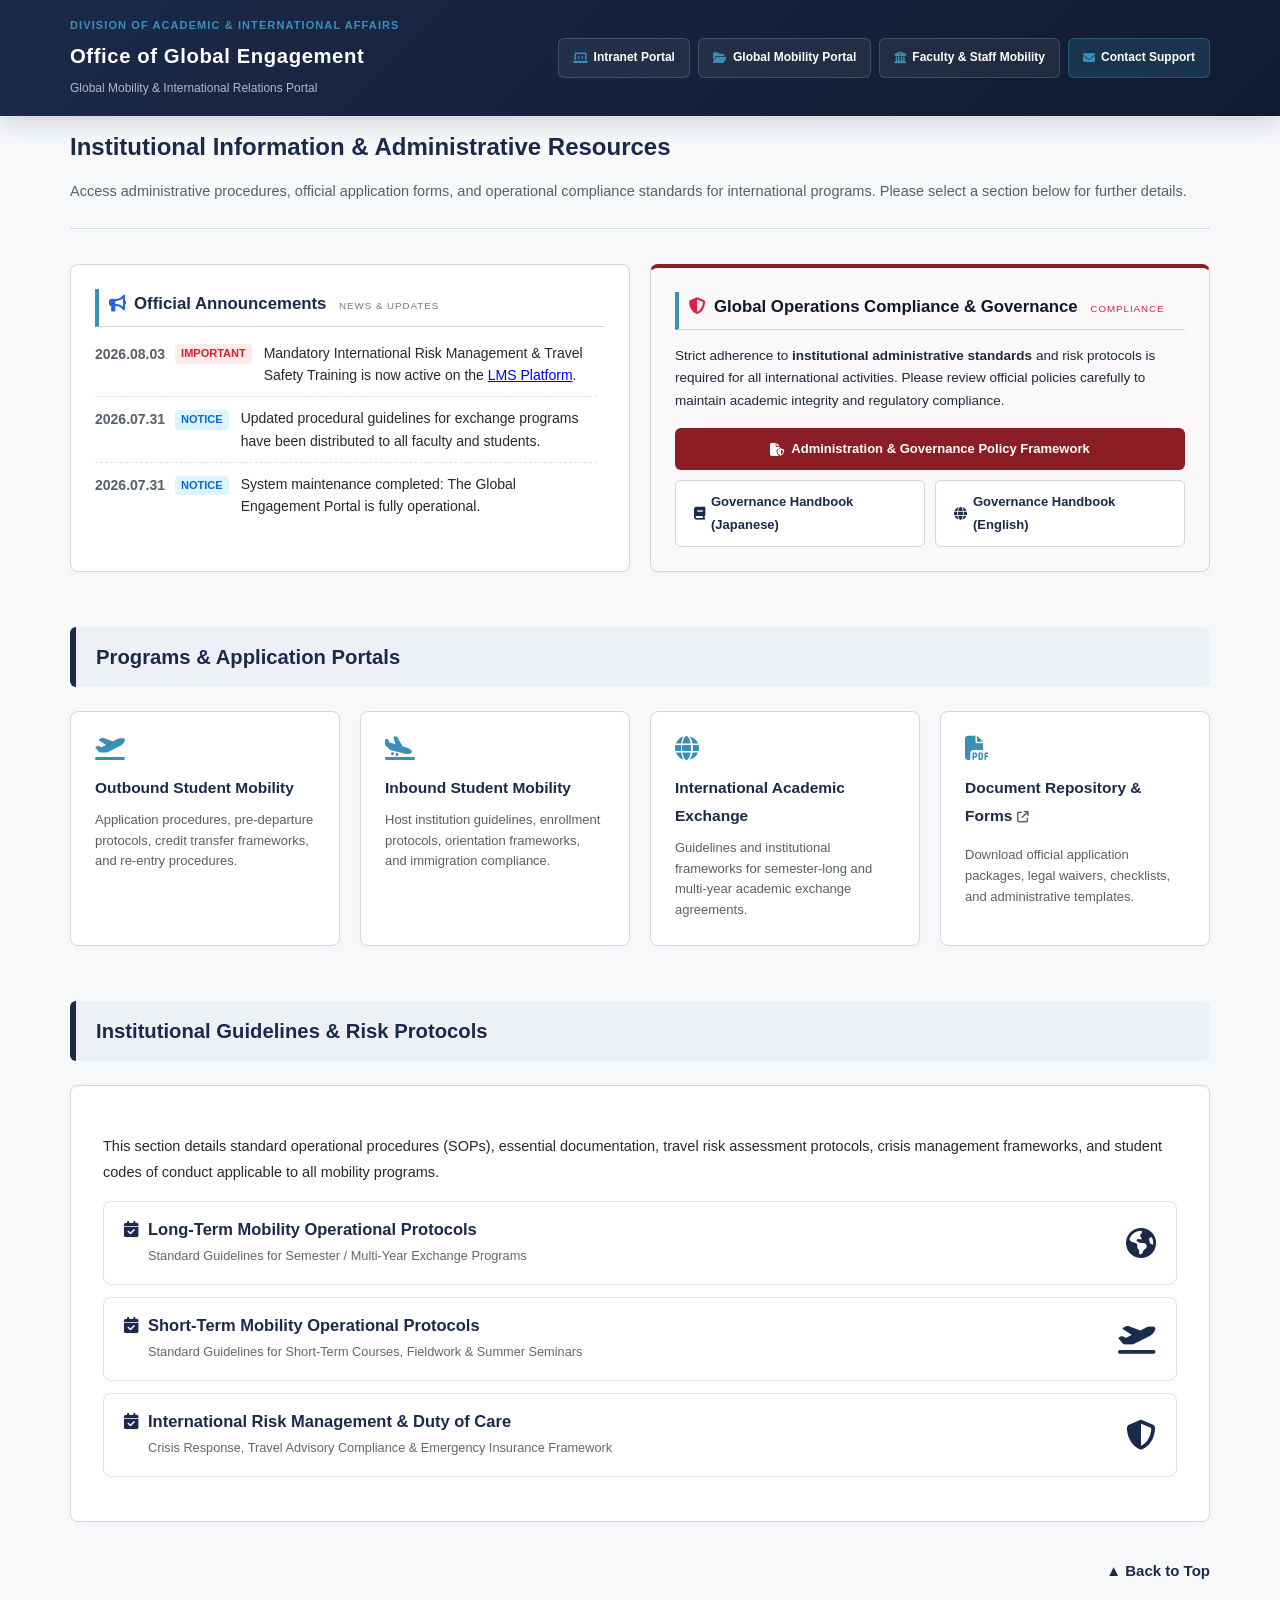
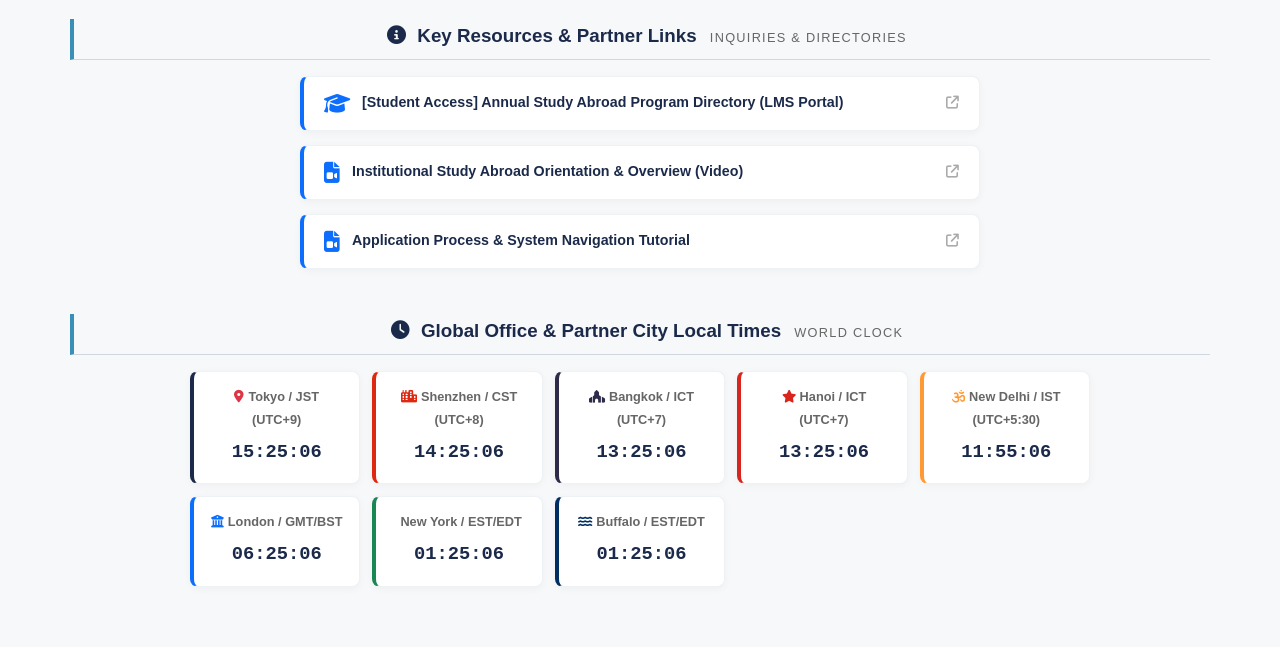
==== commit fd820469: "Update index.html" ====
--- a/index.html
+++ b/index.html
@@ -5,7 +5,7 @@
     <meta name="viewport" content="width=device-width, initial-scale=1.0">
     <title>Global Mobility & Study Abroad Portal | [University Name]</title>
 <meta property="og:title" content="Global Mobility & Study Abroad Portal" />
-<meta property="og:description" content="Institutional Information & Administrative Resources for International Programs." />
+<meta property="og:description" content="Official Institutional Information & Administrative Resources Portal for International Programs, Exchange Students, and Global Academic Partnerships." />
 <meta property="og:url" content="https://megumisv.github.io/universal-portal/" />
 <meta property="og:image" content="https://megumisv.github.io/universal-portal/ogp.png" />
     <link rel="stylesheet" href="https://cdnjs.cloudflare.com/ajax/libs/font-awesome/6.5.1/css/all.min.css">
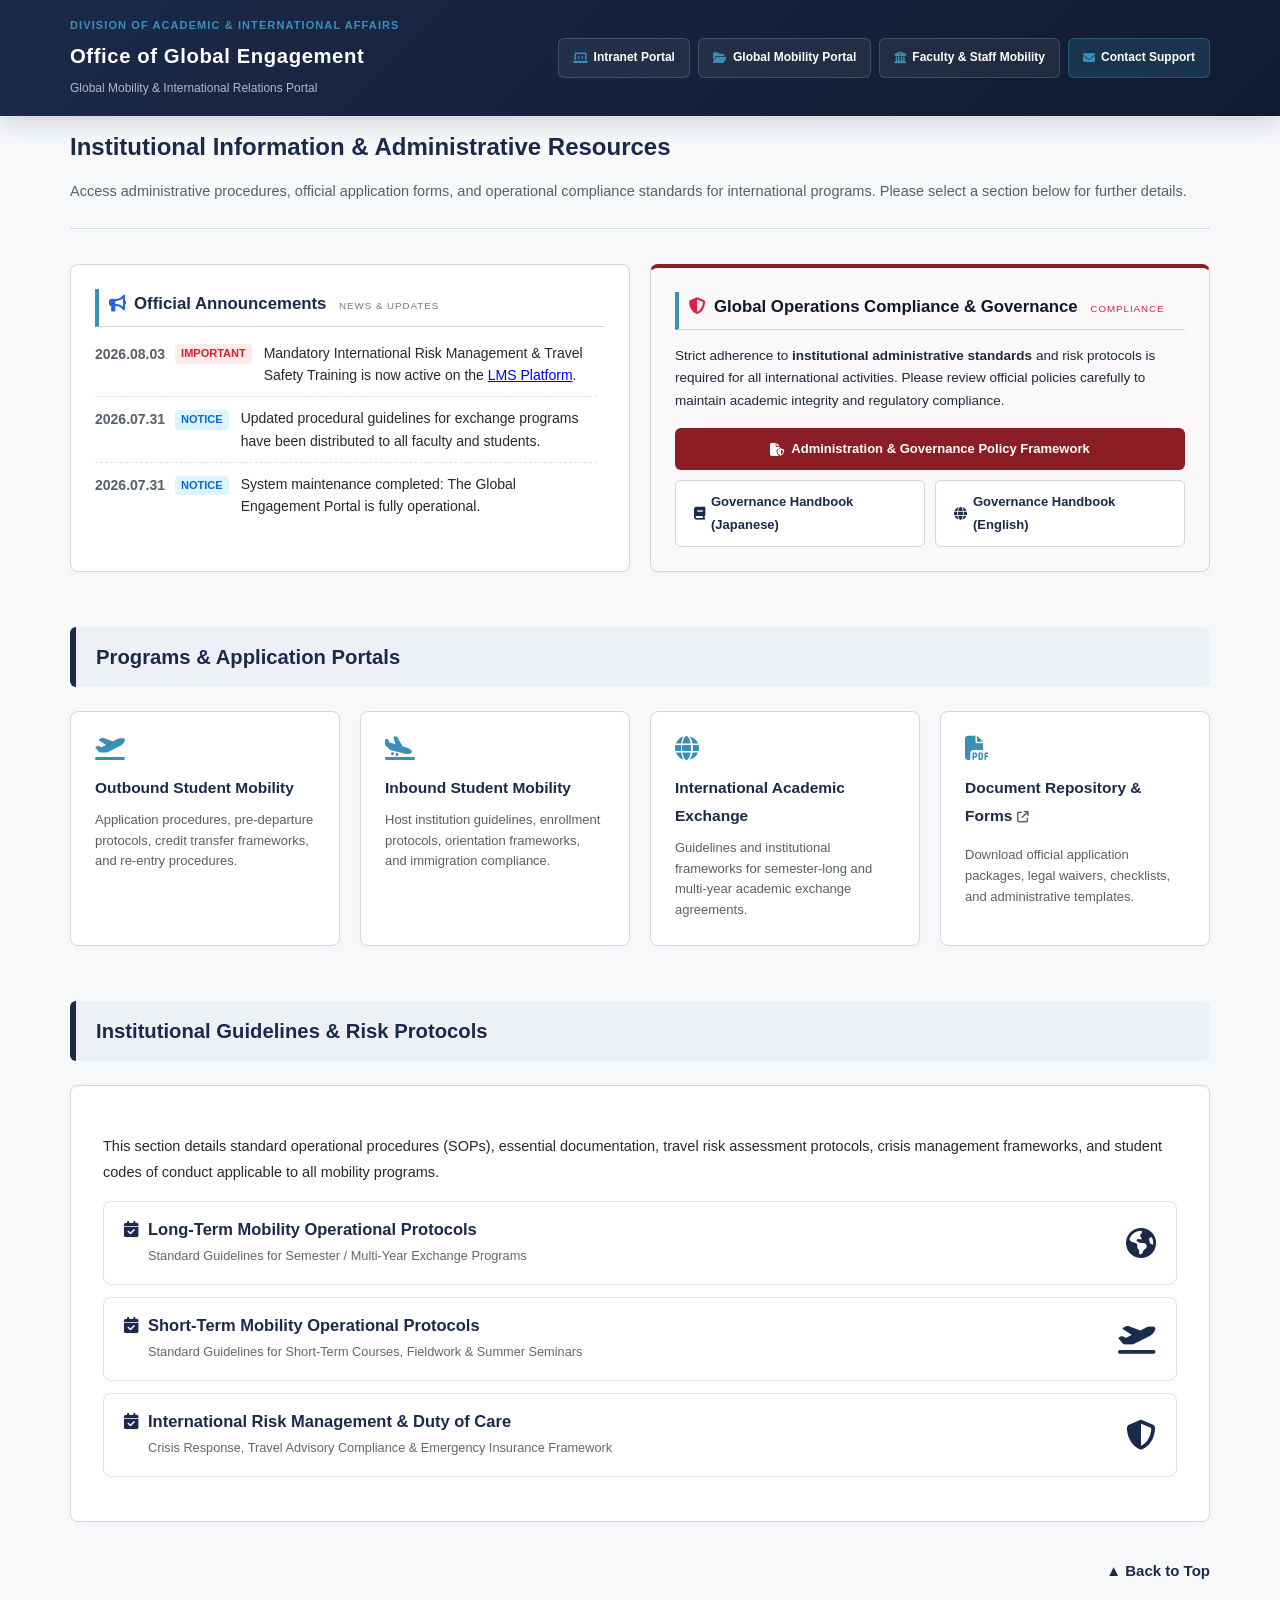
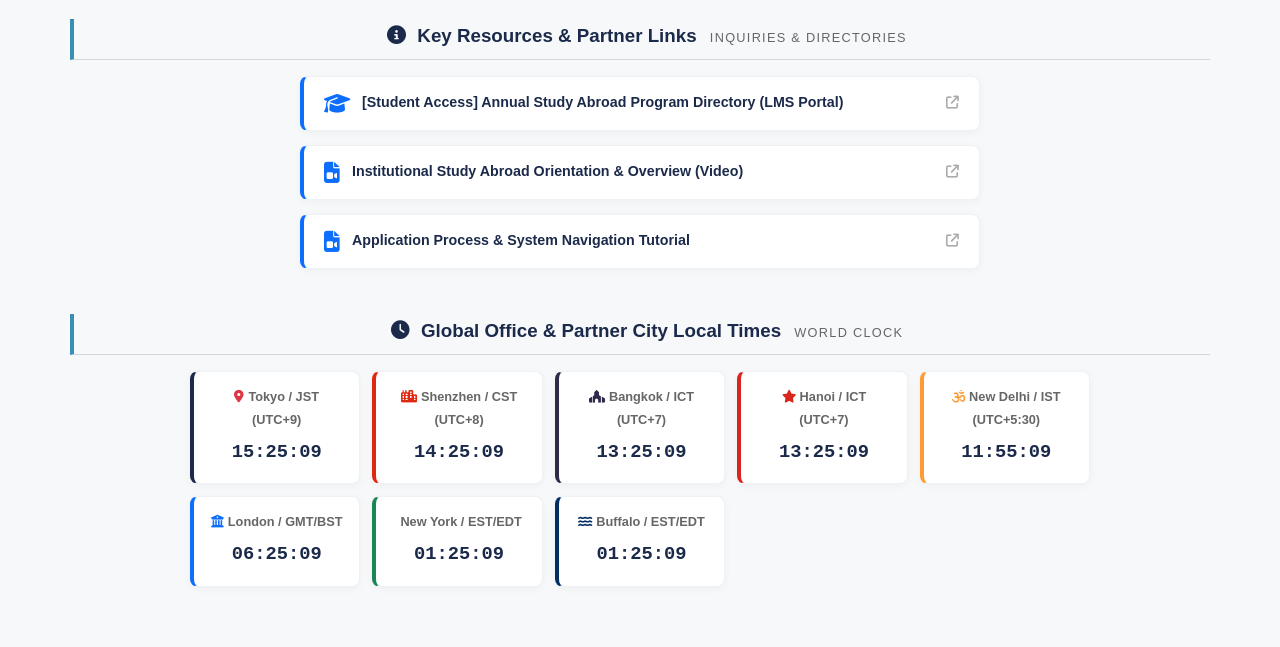
==== commit 7a787600: "Update index.html" ====
--- a/index.html
+++ b/index.html
@@ -3,11 +3,12 @@
 <head>
     <meta charset="UTF-8">
     <meta name="viewport" content="width=device-width, initial-scale=1.0">
-    <title>Global Mobility & Study Abroad Portal | [University Name]</title>
 <meta property="og:title" content="Global Mobility & Study Abroad Portal" />
 <meta property="og:description" content="Official Institutional Information & Administrative Resources Portal for International Programs, Exchange Students, and Global Academic Partnerships." />
 <meta property="og:url" content="https://megumisv.github.io/universal-portal/" />
-<meta property="og:image" content="https://megumisv.github.io/universal-portal/ogp.png" />
+<meta property="og:image" content="https://raw.githubusercontent.com/MegumiSV/universal-portal/main/ogp.png" />
+<meta property="og:image:width" content="1200" />
+<meta property="og:image:height" content="630" />
     <link rel="stylesheet" href="https://cdnjs.cloudflare.com/ajax/libs/font-awesome/6.5.1/css/all.min.css">
     <style>
         /* Base Styles (15px scale) */
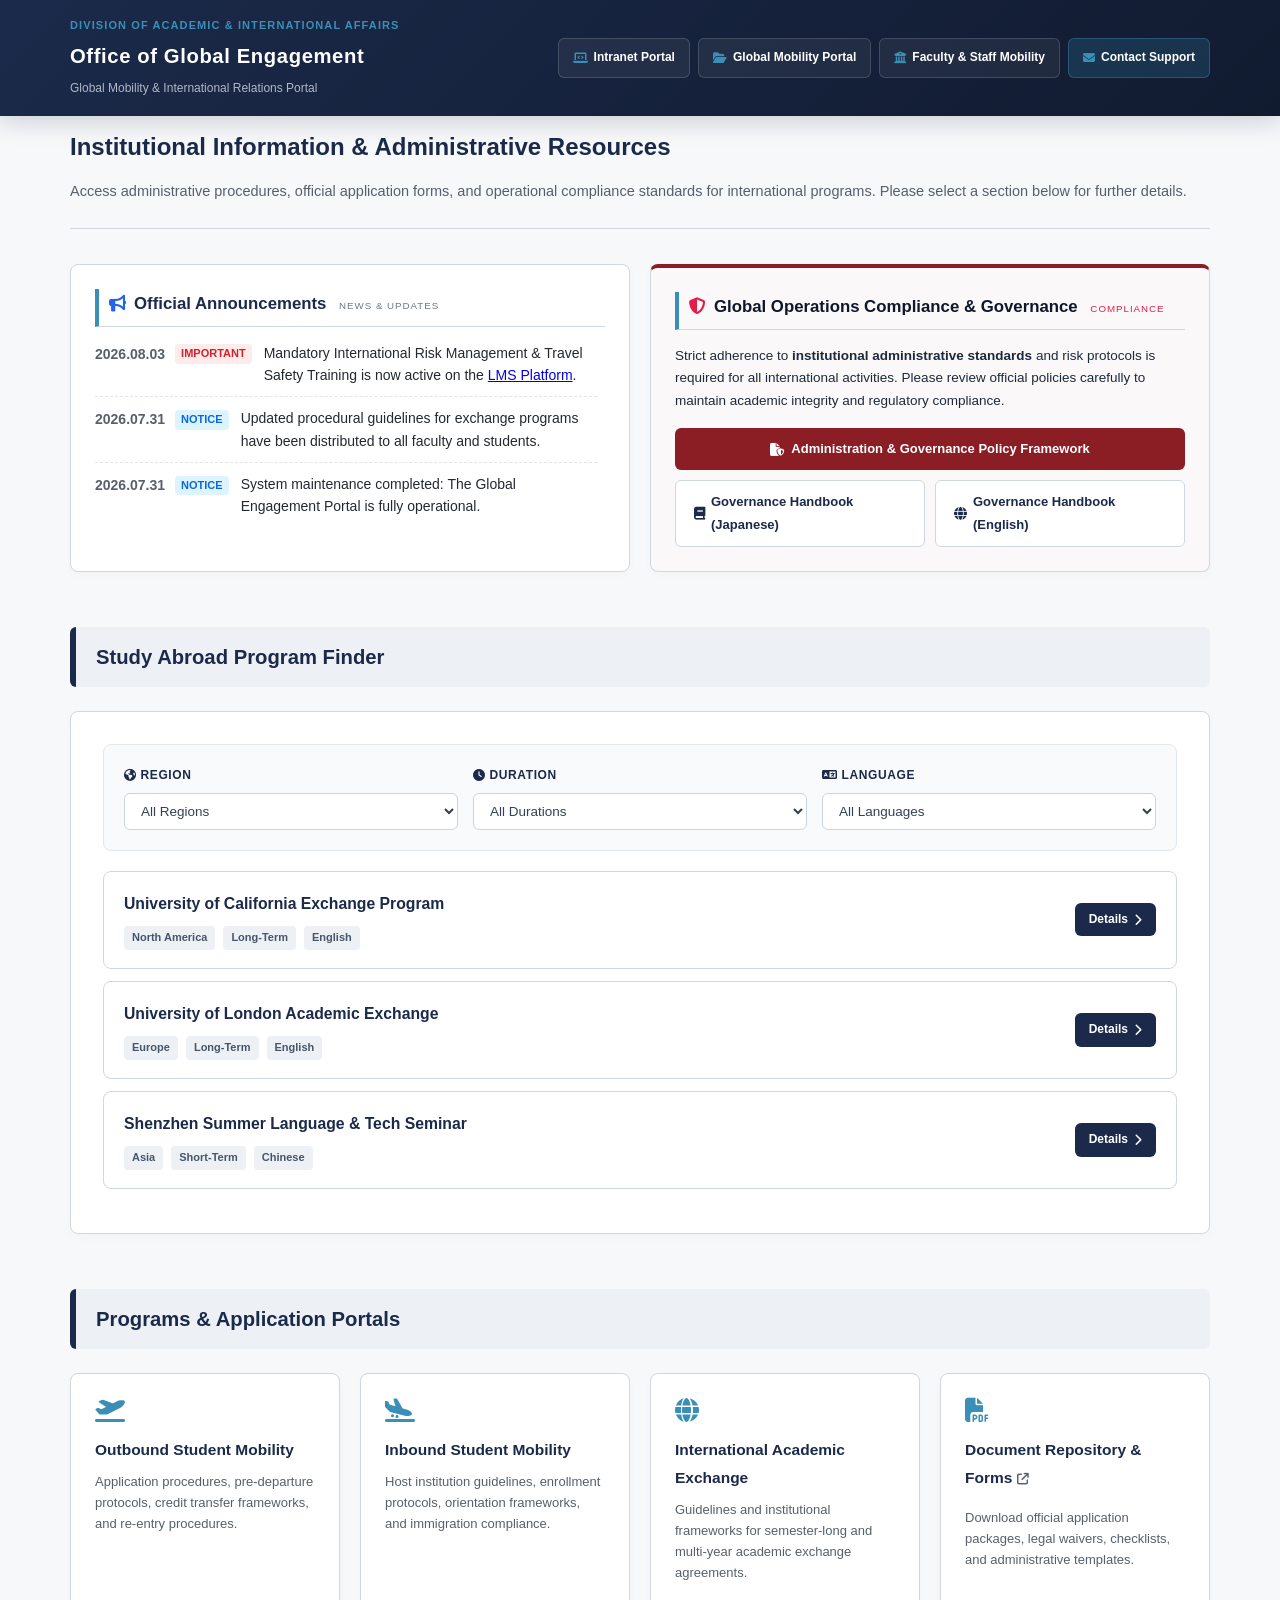
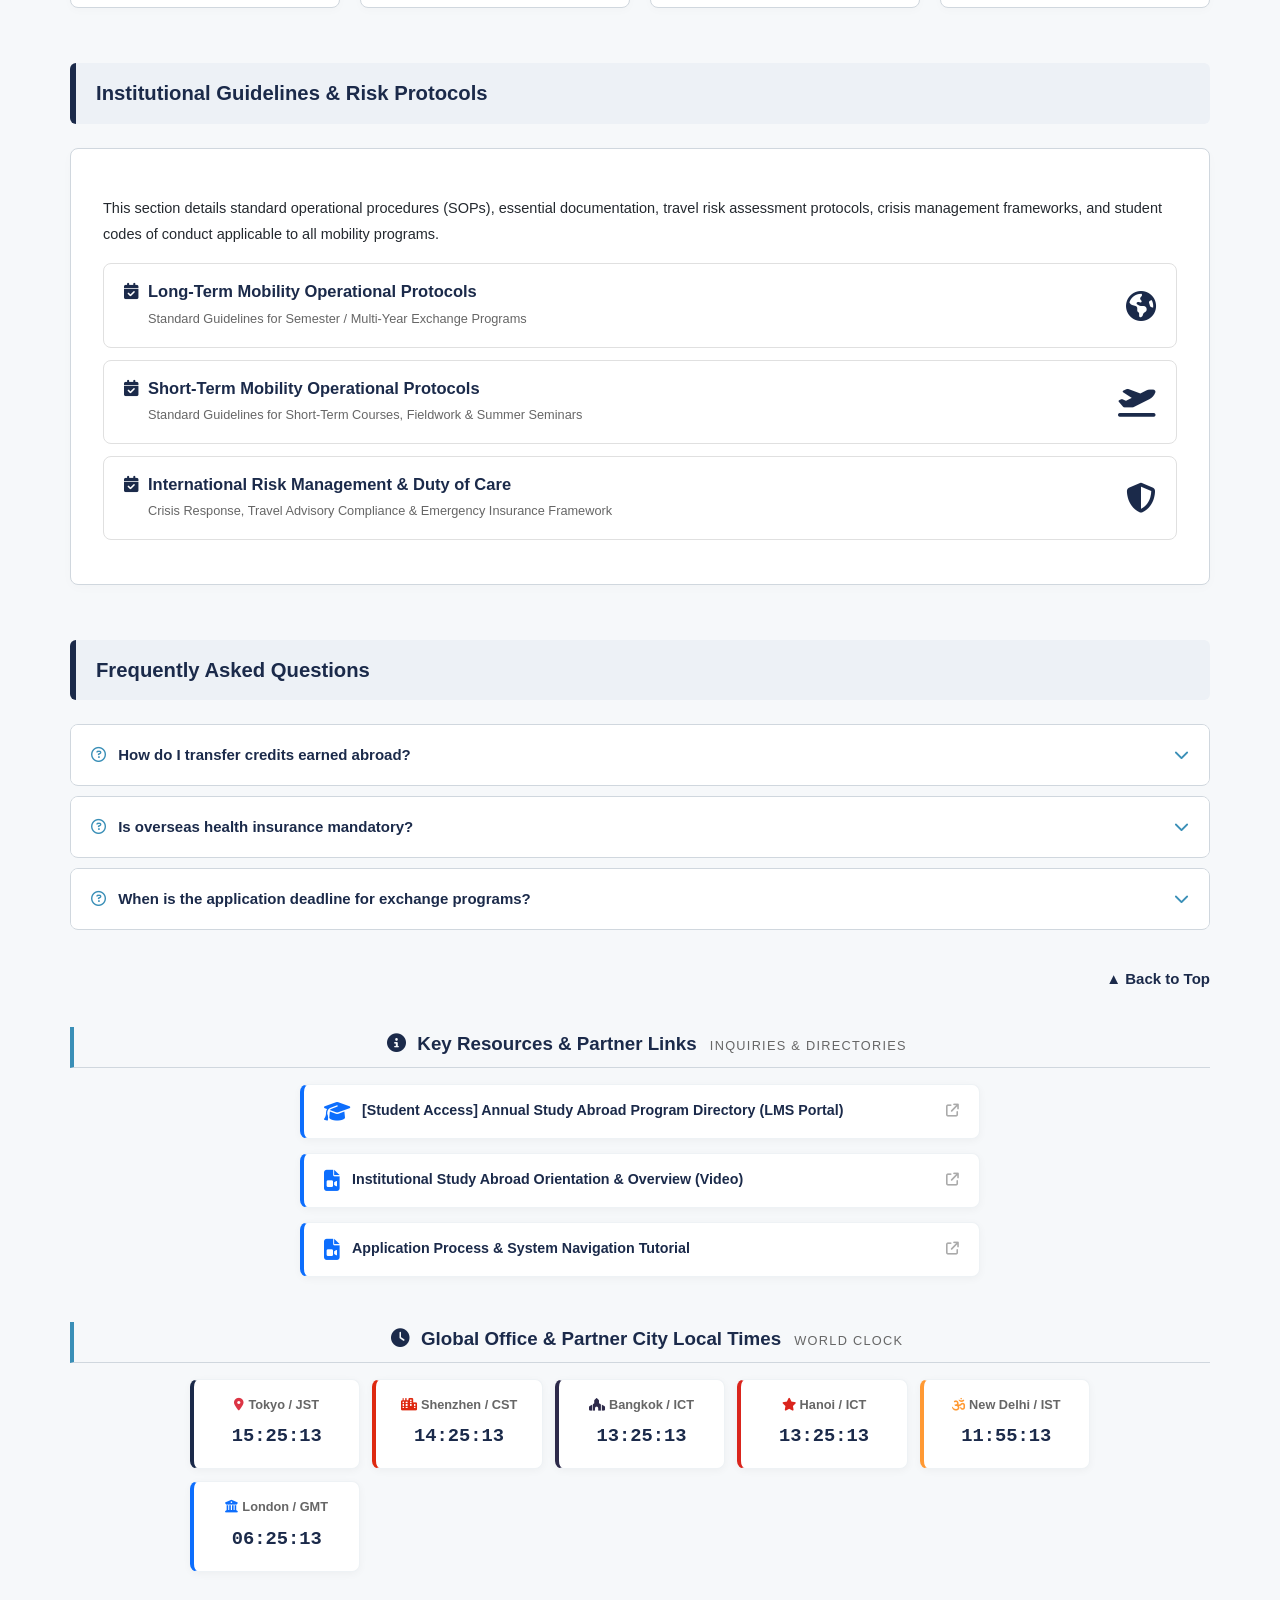
==== commit 9d626244: "Update index.html" ====
--- a/index.html
+++ b/index.html
@@ -3,12 +3,12 @@
 <head>
     <meta charset="UTF-8">
     <meta name="viewport" content="width=device-width, initial-scale=1.0">
-<meta property="og:title" content="Global Mobility & Study Abroad Portal" />
-<meta property="og:description" content="Official Institutional Information & Administrative Resources Portal for International Programs, Exchange Students, and Global Academic Partnerships." />
-<meta property="og:url" content="https://megumisv.github.io/universal-portal/" />
-<meta property="og:image" content="https://raw.githubusercontent.com/MegumiSV/universal-portal/main/ogp.png" />
-<meta property="og:image:width" content="1200" />
-<meta property="og:image:height" content="630" />
+    <meta property="og:title" content="Global Mobility & Study Abroad Portal" />
+    <meta property="og:description" content="Official Institutional Information & Administrative Resources Portal for International Programs, Exchange Students, and Global Academic Partnerships." />
+    <meta property="og:url" content="https://megumisv.github.io/universal-portal/" />
+    <meta property="og:image" content="https://raw.githubusercontent.com/MegumiSV/universal-portal/main/ogp.png" />
+    <meta property="og:image:width" content="1200" />
+    <meta property="og:image:height" content="630" />
     <link rel="stylesheet" href="https://cdnjs.cloudflare.com/ajax/libs/font-awesome/6.5.1/css/all.min.css">
     <style>
         /* Base Styles (15px scale) */
@@ -259,6 +259,133 @@
 
         ul { padding-left: 20px; font-size: 14.5px; color: #24292f; }
         li { margin-bottom: 8px; }
+
+        /* --- New Components: Filter & FAQ --- */
+        
+        /* Filter Controls */
+        .filter-controls {
+            display: grid;
+            grid-template-columns: repeat(auto-fit, minmax(180px, 1fr));
+            gap: 15px;
+            background: #f8fafc;
+            padding: 20px;
+            border-radius: 8px;
+            border: 1px solid #e2e8f0;
+            margin-bottom: 20px;
+        }
+        .filter-group {
+            display: flex;
+            flex-direction: column;
+            gap: 6px;
+        }
+        .filter-group label {
+            font-size: 12px;
+            font-weight: 700;
+            color: #1b2a4a;
+            text-transform: uppercase;
+            letter-spacing: 0.05em;
+        }
+        .filter-select {
+            padding: 9px 12px;
+            border-radius: 6px;
+            border: 1px solid #cbd5e1;
+            background-color: #ffffff;
+            font-size: 13.5px;
+            color: #334155;
+            outline: none;
+            transition: border-color 0.2s;
+        }
+        .filter-select:focus {
+            border-color: #3a8fb7;
+        }
+
+        /* Program List Items */
+        .program-card {
+            background: #ffffff;
+            border: 1px solid #d0d7de;
+            border-radius: 8px;
+            padding: 18px 20px;
+            margin-bottom: 12px;
+            display: flex;
+            justify-content: space-between;
+            align-items: center;
+            transition: all 0.2s ease;
+        }
+        .program-card:hover {
+            border-color: #3a8fb7;
+            box-shadow: 0 4px 12px rgba(0,0,0,0.05);
+        }
+        .program-info {
+            display: flex;
+            flex-direction: column;
+            gap: 4px;
+        }
+        .program-title {
+            font-weight: 700;
+            font-size: 1.05rem;
+            color: #1b2a4a;
+        }
+        .program-tags {
+            display: flex;
+            gap: 8px;
+            flex-wrap: wrap;
+            margin-top: 4px;
+        }
+        .program-tag {
+            font-size: 11px;
+            padding: 2px 8px;
+            border-radius: 4px;
+            background: #edf1f6;
+            color: #475569;
+            font-weight: 600;
+        }
+
+        /* Interactive FAQ Accordion */
+        .faq-item {
+            background: #ffffff;
+            border: 1px solid #d0d7de;
+            border-radius: 8px;
+            margin-bottom: 10px;
+            overflow: hidden;
+            transition: border-color 0.2s;
+        }
+        .faq-question {
+            padding: 16px 20px;
+            font-weight: 700;
+            color: #1b2a4a;
+            cursor: pointer;
+            display: flex;
+            justify-content: space-between;
+            align-items: center;
+            user-select: none;
+            background-color: #ffffff;
+            transition: background-color 0.2s;
+        }
+        .faq-question:hover {
+            background-color: #f8fafc;
+        }
+        .faq-answer {
+            padding: 0 20px;
+            max-height: 0;
+            overflow: hidden;
+            transition: max-height 0.3s ease, padding 0.3s ease;
+            color: #475569;
+            font-size: 14px;
+            border-top: 1px solid transparent;
+        }
+        .faq-item.active .faq-answer {
+            padding: 16px 20px;
+            max-height: 200px;
+            border-top-color: #e2e8f0;
+            background-color: #fafafa;
+        }
+        .faq-icon {
+            transition: transform 0.3s ease;
+            color: #3a8fb7;
+        }
+        .faq-item.active .faq-icon {
+            transform: rotate(180deg);
+        }
 
         /* Responsive Design */
         @media screen and (max-width: 1024px) {
@@ -279,6 +406,7 @@
             .menu-grid { grid-template-columns: 1fr; gap: 12px; }
             .news-list li { flex-direction: column; align-items: flex-start; gap: 4px; }
             .news-meta { margin-right: 0; }
+            .program-card { flex-direction: column; align-items: flex-start; gap: 12px; }
         }
 
         /* Print Styles */
@@ -305,6 +433,8 @@
             .menu-card i { display: none !important; }
             .fund-box { page-break-inside: avoid; box-shadow: none !important; border: 1px solid #cccccc !important; }
             .link-btn { display: none !important; }
+            .filter-controls { display: none !important; }
+            .faq-answer { max-height: none !important; padding: 10px 20px !important; }
         }
     </style>
 </head>
@@ -414,6 +544,76 @@
             </div>
         </div>
 
+        <!-- NEW: Program Search Filter Section -->
+        <h2>Study Abroad Program Finder</h2>
+        <div class="fund-box">
+            <div class="filter-controls">
+                <div class="filter-group">
+                    <label for="filter-region"><i class="fa-solid fa-earth-americas"></i> Region</label>
+                    <select id="filter-region" class="filter-select">
+                        <option value="all">All Regions</option>
+                        <option value="north-america">North America</option>
+                        <option value="europe">Europe</option>
+                        <option value="asia">Asia</option>
+                    </select>
+                </div>
+                <div class="filter-group">
+                    <label for="filter-type"><i class="fa-solid fa-clock"></i> Duration</label>
+                    <select id="filter-type" class="filter-select">
+                        <option value="all">All Durations</option>
+                        <option value="long-term">Long-Term (Semester/Year)</option>
+                        <option value="short-term">Short-Term (Summer/Spring)</option>
+                    </select>
+                </div>
+                <div class="filter-group">
+                    <label for="filter-lang"><i class="fa-solid fa-language"></i> Language</label>
+                    <select id="filter-lang" class="filter-select">
+                        <option value="all">All Languages</option>
+                        <option value="english">English</option>
+                        <option value="chinese">Chinese</option>
+                    </select>
+                </div>
+            </div>
+
+            <div id="program-list">
+                <div class="program-card" data-region="north-america" data-type="long-term" data-lang="english">
+                    <div class="program-info">
+                        <span class="program-title">University of California Exchange Program</span>
+                        <div class="program-tags">
+                            <span class="program-tag">North America</span>
+                            <span class="program-tag">Long-Term</span>
+                            <span class="program-tag">English</span>
+                        </div>
+                    </div>
+                    <a href="#" class="link-btn" style="padding: 6px 14px; font-size: 12px;">Details <i class="fa-solid fa-chevron-right"></i></a>
+                </div>
+
+                <div class="program-card" data-region="europe" data-type="long-term" data-lang="english">
+                    <div class="program-info">
+                        <span class="program-title">University of London Academic Exchange</span>
+                        <div class="program-tags">
+                            <span class="program-tag">Europe</span>
+                            <span class="program-tag">Long-Term</span>
+                            <span class="program-tag">English</span>
+                        </div>
+                    </div>
+                    <a href="#" class="link-btn" style="padding: 6px 14px; font-size: 12px;">Details <i class="fa-solid fa-chevron-right"></i></a>
+                </div>
+
+                <div class="program-card" data-region="asia" data-type="short-term" data-lang="chinese">
+                    <div class="program-info">
+                        <span class="program-title">Shenzhen Summer Language & Tech Seminar</span>
+                        <div class="program-tags">
+                            <span class="program-tag">Asia</span>
+                            <span class="program-tag">Short-Term</span>
+                            <span class="program-tag">Chinese</span>
+                        </div>
+                    </div>
+                    <a href="#" class="link-btn" style="padding: 6px 14px; font-size: 12px;">Details <i class="fa-solid fa-chevron-right"></i></a>
+                </div>
+            </div>
+        </div>
+
         <h2>Programs & Application Portals</h2>
         <div class="menu-grid">
             <a href="#" target="_blank" class="menu-card">
@@ -484,6 +684,40 @@
             </a>
         </div>
 
+        <!-- NEW: Interactive FAQ Section -->
+        <h2>Frequently Asked Questions</h2>
+        <div style="margin-bottom: 35px;">
+            <div class="faq-item">
+                <div class="faq-question">
+                    <span><i class="fa-regular fa-circle-question" style="color: #3a8fb7; margin-right: 8px;"></i> How do I transfer credits earned abroad?</span>
+                    <i class="fa-solid fa-chevron-down faq-icon"></i>
+                </div>
+                <div class="faq-answer">
+                    Credit transfer evaluations must be submitted prior to departure through the Academic Affairs Portal. Please consult with your department advisor to verify course equivalencies.
+                </div>
+            </div>
+
+            <div class="faq-item">
+                <div class="faq-question">
+                    <span><i class="fa-regular fa-circle-question" style="color: #3a8fb7; margin-right: 8px;"></i> Is overseas health insurance mandatory?</span>
+                    <i class="fa-solid fa-chevron-down faq-icon"></i>
+                </div>
+                <div class="faq-answer">
+                    Yes, all participating students must enroll in the university's designated overseas travel and health insurance policy for the entire duration of the program.
+                </div>
+            </div>
+
+            <div class="faq-item">
+                <div class="faq-question">
+                    <span><i class="fa-regular fa-circle-question" style="color: #3a8fb7; margin-right: 8px;"></i> When is the application deadline for exchange programs?</span>
+                    <i class="fa-solid fa-chevron-down faq-icon"></i>
+                </div>
+                <div class="faq-answer">
+                    Application deadlines vary by partner institution. Generally, Spring semester applications close in October, and Fall semester applications close in April.
+                </div>
+            </div>
+        </div>
+
         <p style="text-align: right;"><a href="#mainHeader" style="color: #1b2a4a; font-weight: 600; text-decoration: none;">▲ Back to Top</a></p>
 
         <!-- === Related Links === -->
@@ -529,65 +763,51 @@
         <div style="display: grid; grid-template-columns: repeat(auto-fit, minmax(160px, 1fr)); gap: 12px; margin: 16px auto 0; max-width: 900px;">
             <div style="background-color: #ffffff; padding: 14px 16px; border-radius: 8px; border: 1px solid #eef2f5; border-left: 4px solid #1b2a4a; box-shadow: 0 2px 8px rgba(0,0,0,0.04); text-align: center;">
                 <div style="font-size: 0.85rem; font-weight: 600; color: #666666; margin-bottom: 4px;">
-                    <i class="fa-solid fa-location-dot" style="color: #dc3545; margin-right: 4px;"></i>Tokyo / JST (UTC+9)
+                    <i class="fa-solid fa-location-dot" style="color: #dc3545; margin-right: 4px;"></i>Tokyo / JST
                 </div>
                 <div id="clock-jst" style="font-size: 1.25rem; font-weight: bold; color: #1b2a4a; font-family: monospace;">--:--:--</div>
             </div>
 
             <div style="background-color: #ffffff; padding: 14px 16px; border-radius: 8px; border: 1px solid #eef2f5; border-left: 4px solid #de2910; box-shadow: 0 2px 8px rgba(0,0,0,0.04); text-align: center;">
                 <div style="font-size: 0.85rem; font-weight: 600; color: #666666; margin-bottom: 4px;">
-                    <i class="fa-solid fa-city" style="color: #de2910; margin-right: 4px;"></i>Shenzhen / CST (UTC+8)
+                    <i class="fa-solid fa-city" style="color: #de2910; margin-right: 4px;"></i>Shenzhen / CST
                 </div>
                 <div id="clock-shenzhen" style="font-size: 1.25rem; font-weight: bold; color: #1b2a4a; font-family: monospace;">--:--:--</div>
             </div>
 
             <div style="background-color: #ffffff; padding: 14px 16px; border-radius: 8px; border: 1px solid #eef2f5; border-left: 4px solid #2d2a4a; box-shadow: 0 2px 8px rgba(0,0,0,0.04); text-align: center;">
                 <div style="font-size: 0.85rem; font-weight: 600; color: #666666; margin-bottom: 4px;">
-                    <i class="fa-solid fa-place-of-worship" style="color: #2d2a4a; margin-right: 4px;"></i>Bangkok / ICT (UTC+7)
+                    <i class="fa-solid fa-place-of-worship" style="color: #2d2a4a; margin-right: 4px;"></i>Bangkok / ICT
                 </div>
                 <div id="clock-thailand" style="font-size: 1.25rem; font-weight: bold; color: #1b2a4a; font-family: monospace;">--:--:--</div>
             </div>
 
             <div style="background-color: #ffffff; padding: 14px 16px; border-radius: 8px; border: 1px solid #eef2f5; border-left: 4px solid #da251d; box-shadow: 0 2px 8px rgba(0,0,0,0.04); text-align: center;">
                 <div style="font-size: 0.85rem; font-weight: 600; color: #666666; margin-bottom: 4px;">
-                    <i class="fa-solid fa-star" style="color: #da251d; margin-right: 4px;"></i>Hanoi / ICT (UTC+7)
+                    <i class="fa-solid fa-star" style="color: #da251d; margin-right: 4px;"></i>Hanoi / ICT
                 </div>
                 <div id="clock-vietnam" style="font-size: 1.25rem; font-weight: bold; color: #1b2a4a; font-family: monospace;">--:--:--</div>
             </div>
 
             <div style="background-color: #ffffff; padding: 14px 16px; border-radius: 8px; border: 1px solid #eef2f5; border-left: 4px solid #ff9933; box-shadow: 0 2px 8px rgba(0,0,0,0.04); text-align: center;">
                 <div style="font-size: 0.85rem; font-weight: 600; color: #666666; margin-bottom: 4px;">
-                    <i class="fa-solid fa-om" style="color: #ff9933; margin-right: 4px;"></i>New Delhi / IST (UTC+5:30)
+                    <i class="fa-solid fa-om" style="color: #ff9933; margin-right: 4px;"></i>New Delhi / IST
                 </div>
                 <div id="clock-india" style="font-size: 1.25rem; font-weight: bold; color: #1b2a4a; font-family: monospace;">--:--:--</div>
             </div>
 
             <div style="background-color: #ffffff; padding: 14px 16px; border-radius: 8px; border: 1px solid #eef2f5; border-left: 4px solid #0d6efd; box-shadow: 0 2px 8px rgba(0,0,0,0.04); text-align: center;">
                 <div style="font-size: 0.85rem; font-weight: 600; color: #666666; margin-bottom: 4px;">
-                    <i class="fa-solid fa-building-columns" style="color: #0d6efd; margin-right: 4px;"></i>London / GMT/BST
+                    <i class="fa-solid fa-building-columns" style="color: #0d6efd; margin-right: 4px;"></i>London / GMT
                 </div>
                 <div id="clock-london" style="font-size: 1.25rem; font-weight: bold; color: #1b2a4a; font-family: monospace;">--:--:--</div>
             </div>
-
-            <div style="background-color: #ffffff; padding: 14px 16px; border-radius: 8px; border: 1px solid #eef2f5; border-left: 4px solid #198754; box-shadow: 0 2px 8px rgba(0,0,0,0.04); text-align: center;">
-                <div style="font-size: 0.85rem; font-weight: 600; color: #666666; margin-bottom: 4px;">
-                    <i class="fa-solid fa-statue-of-liberty" style="color: #198754; margin-right: 4px;"></i>New York / EST/EDT
-                </div>
-                <div id="clock-ny" style="font-size: 1.25rem; font-weight: bold; color: #1b2a4a; font-family: monospace;">--:--:--</div>
-            </div>
-
-            <div style="background-color: #ffffff; padding: 14px 16px; border-radius: 8px; border: 1px solid #eef2f5; border-left: 4px solid #002d62; box-shadow: 0 2px 8px rgba(0,0,0,0.04); text-align: center;">
-                <div style="font-size: 0.85rem; font-weight: 600; color: #666666; margin-bottom: 4px;">
-                    <i class="fa-solid fa-water" style="color: #002d62; margin-right: 4px;"></i>Buffalo / EST/EDT
-                </div>
-                <div id="clock-buffalo" style="font-size: 1.25rem; font-weight: bold; color: #1b2a4a; font-family: monospace;">--:--:--</div>
-            </div>
         </div>
-
     </div>
 
-    <!-- Script to handle Live Clocks -->
+    <!-- JavaScript logic -->
     <script>
+        // 1. World Clock Script
         function updateClocks() {
             const timezones = {
                 'clock-jst': 'Asia/Tokyo',
@@ -595,34 +815,62 @@
                 'clock-thailand': 'Asia/Bangkok',
                 'clock-vietnam': 'Asia/Ho_Chi_Minh',
                 'clock-india': 'Asia/Kolkata',
-                'clock-london': 'Europe/London',
-                'clock-ny': 'America/New_York',
-                'clock-buffalo': 'America/New_York'
-            };
-
-            const options = {
-                hour: '2-digit',
-                minute: '2-digit',
-                second: '2-digit',
-                hour12: false
+                'clock-london': 'Europe/London'
             };
 
             for (const [id, timeZone] of Object.entries(timezones)) {
                 const el = document.getElementById(id);
                 if (el) {
-                    try {
-                        options.timeZone = timeZone;
-                        const formatter = new Intl.DateTimeFormat([], options);
-                        el.textContent = formatter.format(new Date());
-                    } catch (e) {
-                        el.textContent = 'N/A';
-                    }
+                    const now = new Date();
+                    const timeString = now.toLocaleTimeString('en-US', {
+                        timeZone: timeZone,
+                        hour12: false,
+                        hour: '2-digit',
+                        minute: '2-digit',
+                        second: '2-digit'
+                    });
+                    el.textContent = timeString;
                 }
             }
         }
-
         setInterval(updateClocks, 1000);
         updateClocks();
+
+        // 2. Program Filter Script
+        const regionSelect = document.getElementById('filter-region');
+        const typeSelect = document.getElementById('filter-type');
+        const langSelect = document.getElementById('filter-lang');
+        const programCards = document.querySelectorAll('.program-card');
+
+        function filterPrograms() {
+            const regionVal = regionSelect.value;
+            const typeVal = typeSelect.value;
+            const langVal = langSelect.value;
+
+            programCards.forEach(card => {
+                const matchRegion = (regionVal === 'all' || card.dataset.region === regionVal);
+                const matchType = (typeVal === 'all' || card.dataset.type === typeVal);
+                const matchLang = (langVal === 'all' || card.dataset.lang === langVal);
+
+                if (matchRegion && matchType && matchLang) {
+                    card.style.display = 'flex';
+                } else {
+                    card.style.display = 'none';
+                }
+            });
+        }
+
+        regionSelect.addEventListener('change', filterPrograms);
+        typeSelect.addEventListener('change', filterPrograms);
+        langSelect.addEventListener('change', filterPrograms);
+
+        // 3. FAQ Accordion Script
+        document.querySelectorAll('.faq-question').forEach(item => {
+            item.addEventListener('click', () => {
+                const faqItem = item.parentElement;
+                faqItem.classList.toggle('active');
+            });
+        });
     </script>
 </body>
 </html>
